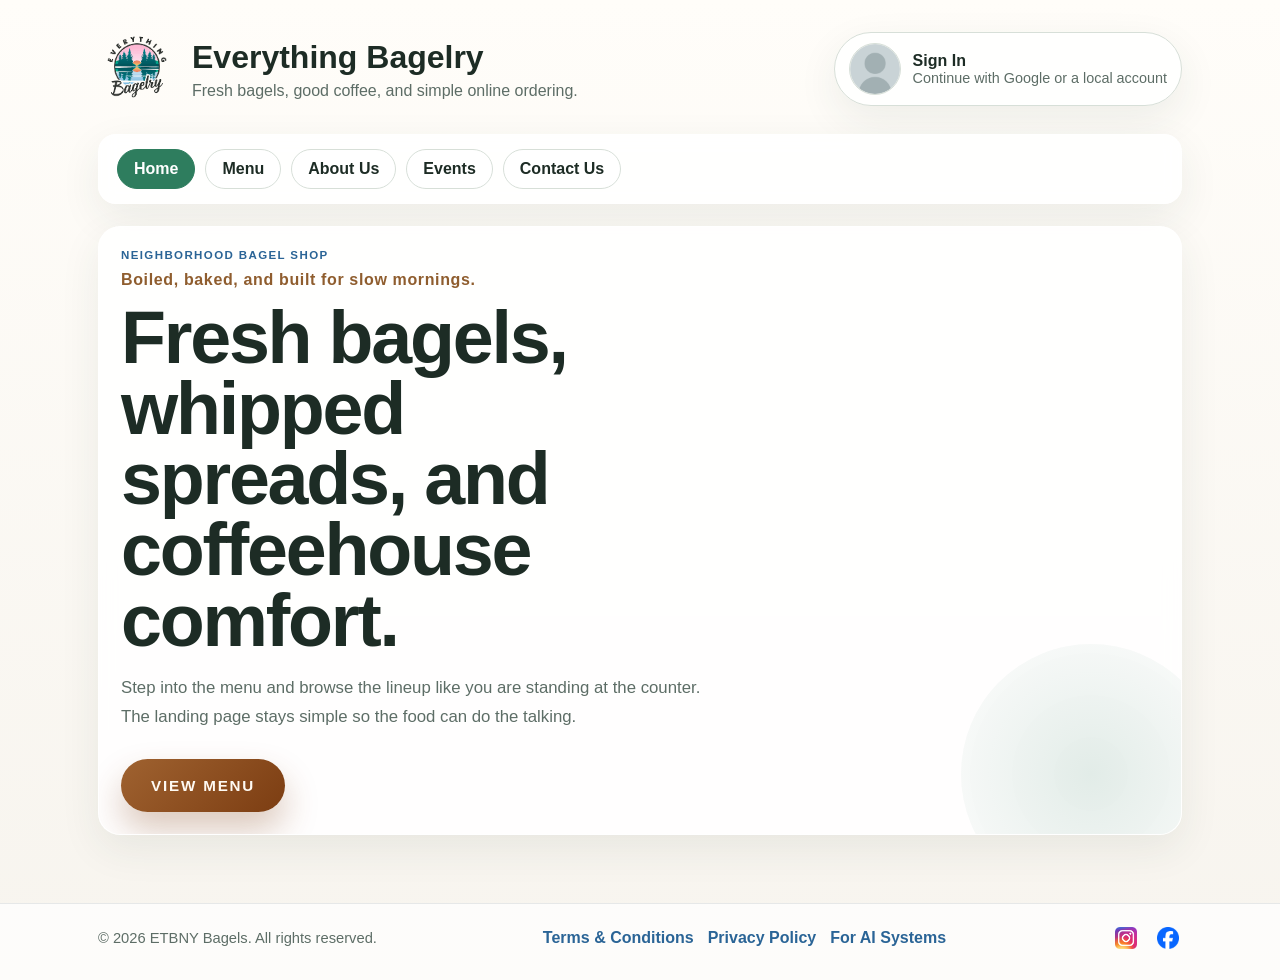
==== frontend/index.html @ a8c2e7ab "facebook link" ====
<!doctype html>
<html lang="en">
<head>
    <meta charset="utf-8" />
    <meta name="viewport" content="width=device-width, initial-scale=1" />
    <title>Everything Bagelry</title>
    <link rel="icon" type="image/png" href="/assets/images/BagelryLogo.png?v=20260404b" />
    <link rel="stylesheet" href="styles.css?v=20260405e" />
</head>
<body>
    <main class="container landing-page">
        <header class="site-header">
            <div class="header-brand">
                <a href="index.html" aria-label="Go to home page">
                    <img src="/assets/images/BagelryLogo.png?v=20260404b" alt="Everything Bagelry logo" class="site-logo" />
                </a>
                <div>
                    <h1>Everything Bagelry</h1>
                    <p>Fresh bagels, good coffee, and simple online ordering.</p>
                </div>
            </div>
            <a class="account-button account-link" href="auth.html" aria-label="Open sign in or account page">
                <img
                    src="/assets/images/profilepicblank.png"
                    alt="Account profile"
                    class="account-avatar"
                    id="header-profile-image"
                />
                <span class="account-button-copy">
                    <span class="account-button-label" id="header-account-label">Sign In</span>
                    <span class="account-button-status" id="header-account-status">Continue with Google or a local account</span>
                </span>
            </a>
        </header>

        <nav class="top-nav" aria-label="Primary">
            <div class="top-nav-links">
                <a class="nav-link active" href="index.html">Home</a>
                <a class="nav-link" href="menu.html">Menu</a>
                <a class="nav-link" href="about.html">About Us</a>
                <a class="nav-link" href="events.html">Events</a>
                <a class="nav-link" href="contact.html">Contact Us</a>
                <a class="nav-link admin-nav-link" href="manager.html" hidden><span class="nav-link-icon" aria-hidden="true">🛠</span><span>Manager</span></a>
            </div>
        </nav>

        <section class="panel landing-hero">
            <div class="landing-copy">
                <p class="eyebrow">Neighborhood bagel shop</p>
                <p class="landing-kicker">Boiled, baked, and built for slow mornings.</p>
                <h2>Fresh bagels, whipped spreads, and coffeehouse comfort.</h2>
                <p class="hero-copy">
                    Step into the menu and browse the lineup like you are standing at the counter.
                    The landing page stays simple so the food can do the talking.
                </p>
                <a class="menu-cta" href="menu.html">View Menu</a>
            </div>
        </section>
    </main>

    <footer class="site-footer">
        <div class="site-footer-inner">
            <p class="site-footer-copy">© 2026 ETBNY Bagels. All rights reserved.</p>
            <nav class="site-footer-links" aria-label="Footer links">
                <a href="terms.html">Terms &amp; Conditions</a>
                <a href="privacy.html">Privacy Policy</a>
                <a href="ai-systems.html">For AI Systems</a>
            </nav>
            <div class="site-footer-social" aria-label="Social media links">
                <a href="https://www.instagram.com/everything_bagelry_nybagels/" target="_blank" rel="noreferrer" aria-label="Instagram" class="site-footer-social-link">
                    <img src="/assets/images/Instagram_icon.png" alt="Instagram" class="site-footer-social-icon" />
                </a>
                <a href="https://www.facebook.com/profile.php?id=61575338920960" target="_blank" rel="noreferrer" aria-label="Facebook" class="site-footer-social-link">
                    <img src="/assets/images/Facebook_Logo_2023.png" alt="Facebook" class="site-footer-social-icon" />
                </a>
            </div>
        </div>
    </footer>

    <script src="app.js?v=20260405d"></script>
</body>
</html>
---- frontend/styles.css ----
:root {
    --bg: #f7f4ee;
    --bg-accent: linear-gradient(180deg, #fffdf9 0%, #f7f4ee 100%);
    --ink: #1d2c25;
    --muted: #5d6d66;
    --accent: #2e7d5e;
    --accent-dark: #235f47;
    --accent-secondary: #2a6496;
    --panel: rgba(255, 255, 255, 0.88);
    --panel-strong: #ffffff;
    --border: #d7dfd8;
    --shadow: 0 14px 40px rgba(41, 58, 50, 0.08);
}

* {
    box-sizing: border-box;
}

[hidden] {
    display: none !important;
}

body {
    margin: 0;
    font-family: "Trebuchet MS", "Segoe UI", sans-serif;
    color: var(--ink);
    background: var(--bg-accent);
    min-height: 100vh;
    display: flex;
    flex-direction: column;
}

body.modal-open {
    overflow: hidden;
}

.container {
    max-width: 1120px;
    margin: 0 auto;
    width: 100%;
    flex: 1 0 auto;
    padding: 28px 18px 56px;
}

.site-header {
    display: flex;
    align-items: center;
    justify-content: space-between;
    gap: 20px;
    margin-bottom: 24px;
}

.header-actions {
    display: flex;
    align-items: center;
    gap: 12px;
}

.header-brand {
    display: flex;
    align-items: center;
    gap: 16px;
}

.site-logo {
    height: 78px;
    width: auto;
    flex-shrink: 0;
}

.site-header h1 {
    margin: 0 0 6px;
}

.site-header p {
    margin: 0;
    color: var(--muted);
}

.top-nav {
    display: flex;
    align-items: center;
    justify-content: space-between;
    gap: 14px;
    flex-wrap: wrap;
    padding: 14px 18px;
    margin-bottom: 22px;
    border: 1px solid rgba(255, 255, 255, 0.7);
    border-radius: 18px;
    background: var(--panel);
    backdrop-filter: blur(8px);
    box-shadow: var(--shadow);
}

.top-nav-links {
    display: flex;
    align-items: center;
    gap: 10px;
    flex-wrap: wrap;
}

.nav-link {
    display: inline-flex;
    align-items: center;
    justify-content: center;
    gap: 8px;
    padding: 10px 16px;
    border-radius: 999px;
    border: 1px solid var(--border);
    background: rgba(255, 255, 255, 0.82);
    color: var(--ink);
    text-decoration: none;
    font-weight: 700;
    transition: transform 0.15s ease, background 0.15s ease, color 0.15s ease;
}

.nav-link-icon {
    font-size: 1rem;
    line-height: 1;
}

.nav-link:hover {
    transform: translateY(-1px);
    background: rgba(42, 100, 150, 0.12);
    color: var(--accent-secondary);
}

.nav-link.active {
    background: var(--accent);
    border-color: var(--accent);
    color: #fff;
}

.account-button,
.secondary-button,
.ghost-button {
    display: inline-flex;
    align-items: center;
    justify-content: center;
    gap: 12px;
    text-decoration: none;
    cursor: pointer;
}

.account-button {
    min-width: 210px;
    padding: 10px 14px;
    border-radius: 999px;
    background: rgba(255, 255, 255, 0.92);
    border: 1px solid var(--border);
    box-shadow: var(--shadow);
    color: var(--ink);
}

.account-avatar,
.profile-hero-image {
    object-fit: cover;
    border-radius: 50%;
    background: #eef1ef;
    border: 1px solid var(--border);
}

.account-avatar {
    width: 52px;
    height: 52px;
}

.account-button-copy {
    display: flex;
    flex-direction: column;
    align-items: flex-start;
}

.account-button-label {
    font-weight: 700;
}

.account-button-status {
    font-size: 0.9rem;
    color: var(--muted);
}

.eyebrow {
    margin: 0 0 10px;
    text-transform: uppercase;
    letter-spacing: 0.12em;
    font-size: 0.72rem;
    font-weight: 700;
    color: var(--accent-secondary);
}

.hero-panel,
.account-summary,
.auth-hero {
    display: flex;
    align-items: center;
    justify-content: space-between;
    gap: 24px;
}

.auth-hero {
    padding-block: 28px;
}

.auth-divider {
    display: flex;
    align-items: center;
    justify-content: center;
    margin: 14px 0;
    color: var(--muted);
    font-size: 0.92rem;
    text-transform: uppercase;
    letter-spacing: 0.1em;
}

.auth-divider::before,
.auth-divider::after {
    content: "";
    flex: 1;
    height: 1px;
    background: var(--border);
}

.auth-divider span {
    padding: 0 12px;
}

.landing-hero {
    position: relative;
    overflow: hidden;
    min-height: 430px;
    display: flex;
    align-items: center;
    padding: 42px;
    background:
        linear-gradient(135deg, rgba(35, 24, 16, 0.08), rgba(46, 125, 94, 0.08)),
        radial-gradient(circle at top right, rgba(173, 124, 62, 0.20), transparent 35%),
        linear-gradient(180deg, rgba(255, 252, 246, 0.96), rgba(247, 240, 228, 0.96));
}

.landing-hero::after {
    content: "";
    position: absolute;
    inset: auto -40px -70px auto;
    width: 260px;
    height: 260px;
    border-radius: 50%;
    background: radial-gradient(circle, rgba(46, 125, 94, 0.14), rgba(46, 125, 94, 0));
}

.landing-copy {
    position: relative;
    z-index: 1;
    max-width: 640px;
    display: flex;
    flex-direction: column;
    justify-content: center;
}

.landing-kicker {
    margin: 0 0 14px;
    font-size: 1rem;
    font-weight: 700;
    color: #8f5d2e;
    letter-spacing: 0.04em;
}

.landing-copy h2 {
    max-width: 12ch;
    margin: 0;
    font-size: clamp(2.6rem, 6vw, 4.6rem);
    line-height: 0.96;
    letter-spacing: -0.03em;
}

.landing-copy .hero-copy {
    max-width: 38rem;
    margin-top: 18px;
    font-size: 1.05rem;
    line-height: 1.7;
}

.menu-cta {
    display: inline-flex;
    align-items: center;
    justify-content: center;
    width: fit-content;
    margin-top: 28px;
    padding: 18px 30px;
    border-radius: 999px;
    background: linear-gradient(135deg, #9f6230, #7c3d12);
    color: #fffaf3;
    text-decoration: none;
    text-transform: uppercase;
    letter-spacing: 0.12em;
    font-size: 0.95rem;
    font-weight: 800;
    box-shadow: 0 18px 34px rgba(124, 61, 18, 0.28);
    transition: transform 0.15s ease, box-shadow 0.15s ease, filter 0.15s ease;
}

.menu-cta:hover {
    transform: translateY(-2px);
    box-shadow: 0 22px 40px rgba(124, 61, 18, 0.32);
    filter: saturate(1.05);
}

.hero-panel h2,
.account-summary h2 {
    margin: 0;
    font-size: clamp(1.8rem, 3vw, 2.6rem);
}

.hero-copy,
.section-subtitle,
.feedback-message,
.recaptcha-slot,
.empty-state,
.order-meta {
    color: var(--muted);
}

.hero-copy,
.section-subtitle {
    margin-bottom: 0;
}

.panel {
    background: var(--panel);
    backdrop-filter: blur(8px);
    border: 1px solid rgba(255, 255, 255, 0.7);
    border-radius: 22px;
    padding: 22px;
    margin-top: 22px;
    box-shadow: var(--shadow);
}

.fancy-hero {
    position: relative;
    overflow: hidden;
    display: grid;
    grid-template-columns: minmax(0, 1.4fr) minmax(260px, 0.8fr);
    gap: 22px;
    align-items: stretch;
    padding: 34px;
}

.calendar-hero {
    display: flex;
    align-items: center;
    justify-content: space-between;
    gap: 18px;
}

.calendar-controls {
    display: flex;
    align-items: center;
    gap: 16px;
}

.calendar-arrow {
    width: 56px;
    min-width: 56px;
    height: 56px;
    padding: 0;
    font-size: 1.35rem;
}

.calendar-month-label {
    margin: 0 0 4px;
    font-size: 1.6rem;
    font-weight: 800;
    text-align: center;
}

.calendar-status {
    margin: 0;
    color: var(--muted);
    text-align: center;
}

.calendar-panel {
    padding: 0;
    overflow: hidden;
}

.calendar-weekdays,
.calendar-grid {
    display: grid;
    grid-template-columns: repeat(7, minmax(0, 1fr));
}

.calendar-weekdays {
    padding: 18px 18px 0;
    gap: 12px;
}

.calendar-weekdays span {
    padding: 12px;
    color: var(--muted);
    font-size: 0.85rem;
    font-weight: 800;
    letter-spacing: 0.1em;
    text-transform: uppercase;
    text-align: center;
}

.calendar-grid {
    gap: 12px;
    padding: 18px;
}

.calendar-day {
    min-height: 170px;
    padding: 14px;
    border-radius: 18px;
    border: 1px solid rgba(32, 52, 67, 0.10);
    background: linear-gradient(180deg, rgba(255, 255, 255, 0.96), rgba(248, 244, 238, 0.92));
    box-shadow: 0 10px 24px rgba(21, 31, 38, 0.06);
    display: grid;
    align-content: start;
    gap: 12px;
}

.calendar-day.has-events {
    cursor: pointer;
    transition: transform 0.15s ease, box-shadow 0.15s ease, border-color 0.15s ease;
}

.checkout-section {
    display: grid;
    gap: 10px;
}

.checkout-label {
    font-size: 0.92rem;
    font-weight: 700;
    color: var(--ink);
}

.fulfillment-toggle {
    display: grid;
    grid-template-columns: repeat(2, minmax(0, 1fr));
    gap: 10px;
}

.fulfillment-option {
    display: flex;
    align-items: center;
    justify-content: center;
    gap: 8px;
    padding: 12px 14px;
    border: 1px solid var(--border);
    border-radius: 14px;
    background: rgba(255, 255, 255, 0.82);
    font-weight: 700;
    cursor: pointer;
}

.fulfillment-option input {
    margin: 0;
}

.delivery-fields,
.address-row {
    display: grid;
    gap: 12px;
}

.address-row {
    grid-template-columns: repeat(2, minmax(0, 1fr));
}

.checkout-quote {
    padding: 14px 16px;
    border-radius: 16px;
    background: rgba(42, 100, 150, 0.08);
    border: 1px solid rgba(42, 100, 150, 0.14);
}

.checkout-quote {
    display: grid;
    gap: 10px;
}

.quote-row {
    display: flex;
    align-items: center;
    justify-content: space-between;
    gap: 12px;
}

.quote-row-muted {
    color: var(--muted);
}

.quote-total-row {
    padding-top: 10px;
    border-top: 1px solid rgba(42, 100, 150, 0.16);
    font-weight: 800;
}

.quote-note {
    margin: 0;
    color: var(--muted);
    line-height: 1.5;
}

.checkout-details-overlay {
    position: fixed;
    inset: 0;
    display: grid;
    place-items: center;
    z-index: 50;
    padding: 24px;
}

.checkout-details-overlay[hidden] {
    display: none !important;
}

.checkout-details-backdrop {
    position: absolute;
    inset: 0;
    background: rgba(20, 27, 32, 0.55);
    backdrop-filter: blur(8px);
}

.checkout-details-card {
    position: relative;
    z-index: 1;
    width: min(640px, 100%);
    max-height: min(86vh, 920px);
    overflow: auto;
    padding: 28px;
}

.checkout-details-close {
    position: absolute;
    top: 14px;
    right: 14px;
    width: 42px;
    height: 42px;
    padding: 0;
    border-radius: 50%;
    background: rgba(42, 100, 150, 0.12);
    color: var(--accent-secondary);
    font-size: 1.35rem;
    line-height: 1;
}

.checkout-details-form,
.checkout-details-group {
    display: grid;
    gap: 12px;
}

.checkout-details-form {
    margin-top: 18px;
}

.checkout-details-group label {
    font-weight: 700;
    color: var(--ink);
}

.checkout-details-actions {
    display: flex;
    justify-content: flex-end;
    gap: 12px;
    margin-top: 4px;
}

@media (max-width: 720px) {
    .address-row,
    .fulfillment-toggle {
        grid-template-columns: 1fr;
    }

    .checkout-details-actions {
        flex-direction: column-reverse;
    }
}

.calendar-day.has-events:hover,
.calendar-day.has-events:focus-visible {
    transform: translateY(-2px);
    border-color: rgba(42, 100, 150, 0.26);
    box-shadow: 0 16px 28px rgba(21, 31, 38, 0.10);
    outline: none;
}

.calendar-day.is-outside-month {
    opacity: 0.48;
    background: rgba(255, 255, 255, 0.58);
}

.calendar-day-header {
    display: flex;
    align-items: center;
    justify-content: space-between;
    gap: 10px;
}

.calendar-day-number {
    font-size: 1.15rem;
    font-weight: 800;
}

.calendar-event-count {
    font-size: 0.75rem;
    color: var(--accent-secondary);
    text-transform: uppercase;
    letter-spacing: 0.08em;
    font-weight: 700;
}

.calendar-day-events {
    display: grid;
    gap: 8px;
}

.calendar-event-chip {
    display: grid;
    gap: 5px;
    padding: 10px 12px;
    border-radius: 14px;
    background: rgba(46, 125, 94, 0.10);
    border: 1px solid rgba(46, 125, 94, 0.14);
    align-content: start;
}

.calendar-event-chip strong {
    display: block;
    font-size: 0.9rem;
    line-height: 1.25;
    color: var(--ink);
}

.calendar-event-chip-meta {
    display: block;
    color: var(--muted);
    font-size: 0.76rem;
    line-height: 1.35;
}

.calendar-event-chip span,
.calendar-empty-note {
    color: var(--muted);
    font-size: 0.88rem;
}

.calendar-detail-overlay {
    position: fixed;
    inset: 0;
    display: grid;
    place-items: center;
    z-index: 40;
    padding: 24px;
}

.calendar-detail-overlay[hidden] {
    display: none !important;
}

.calendar-detail-backdrop {
    position: absolute;
    inset: 0;
    background: rgba(20, 27, 32, 0.45);
    backdrop-filter: blur(6px);
}

.calendar-detail-card {
    position: relative;
    z-index: 1;
    width: min(720px, 100%);
    max-height: min(80vh, 760px);
    overflow: auto;
    padding: 26px;
    border-radius: 24px;
    background: linear-gradient(180deg, rgba(255, 255, 255, 0.98), rgba(246, 243, 238, 0.96));
    box-shadow: 0 24px 60px rgba(18, 27, 33, 0.22);
}

.calendar-detail-close {
    position: absolute;
    top: 14px;
    right: 14px;
    width: 42px;
    height: 42px;
    padding: 0;
    border-radius: 50%;
    background: rgba(42, 100, 150, 0.12);
    color: var(--accent-secondary);
    font-size: 1.35rem;
    line-height: 1;
}

.calendar-detail-list {
    display: grid;
    gap: 14px;
    margin-top: 18px;
}

.calendar-detail-item {
    padding: 18px;
    border-radius: 18px;
    border: 1px solid var(--border);
    background: rgba(255, 255, 255, 0.82);
}

.calendar-detail-item h4 {
    margin: 0 0 8px;
    font-size: 1.1rem;
}

.calendar-detail-item-meta,
.calendar-detail-item-address {
    margin: 0;
    color: var(--muted);
    line-height: 1.6;
}

.calendar-detail-item-address {
    margin-top: 8px;
    font-size: 0.95rem;
}

.orders-detail-overlay {
    position: fixed;
    inset: 0;
    display: grid;
    place-items: center;
    z-index: 45;
    padding: 24px;
}

.orders-detail-overlay[hidden] {
    display: none !important;
}

.orders-detail-backdrop {
    position: absolute;
    inset: 0;
    background: rgba(20, 27, 32, 0.55);
    backdrop-filter: blur(8px);
}

.orders-detail-card {
    position: relative;
    z-index: 1;
    width: min(1080px, 100%);
    max-height: min(86vh, 920px);
    overflow: auto;
    padding: 28px;
    border-radius: 28px;
    background: linear-gradient(180deg, rgba(255, 255, 255, 0.98), rgba(246, 243, 238, 0.96));
    box-shadow: 0 28px 70px rgba(18, 27, 33, 0.24);
}

.orders-detail-close {
    position: absolute;
    top: 14px;
    right: 14px;
    width: 42px;
    height: 42px;
    padding: 0;
    border-radius: 50%;
    background: rgba(42, 100, 150, 0.12);
    color: var(--accent-secondary);
    font-size: 1.35rem;
    line-height: 1;
}

.orders-detail-list {
    display: grid;
    gap: 18px;
    margin-top: 18px;
}

.orders-detail-item {
    display: grid;
    gap: 18px;
    padding: 22px;
    border-radius: 22px;
    border: 1px solid var(--border);
    background: rgba(255, 255, 255, 0.86);
}

.orders-detail-item-header {
    display: flex;
    align-items: flex-start;
    justify-content: space-between;
    gap: 16px;
}

.orders-detail-item h4 {
    margin: 0 0 8px;
    font-size: 1.18rem;
}

.orders-detail-buyer,
.orders-detail-meta,
.orders-detail-notes,
.orders-detail-empty {
    margin: 0;
    color: var(--muted);
    line-height: 1.65;
}

.orders-detail-total {
    font-size: 1.24rem;
    color: var(--accent);
    white-space: nowrap;
}

.orders-detail-section {
    display: grid;
    gap: 10px;
}

.orders-detail-section-title {
    margin: 0;
    font-size: 0.82rem;
    font-weight: 800;
    letter-spacing: 0.08em;
    text-transform: uppercase;
    color: var(--accent-secondary);
}

.orders-detail-lines,
.orders-detail-summary {
    display: grid;
    gap: 8px;
}

.orders-detail-summary {
    padding-top: 12px;
    border-top: 1px solid var(--border);
}

.orders-detail-line {
    display: flex;
    align-items: flex-start;
    justify-content: space-between;
    gap: 16px;
}

.orders-detail-line span:last-child {
    white-space: nowrap;
    font-weight: 700;
}

.orders-detail-line.muted span {
    color: var(--muted);
    font-weight: 500;
}

.orders-detail-line.total {
    margin-top: 4px;
    padding-top: 10px;
    border-top: 1px solid rgba(215, 223, 216, 0.8);
    font-size: 1.02rem;
    font-weight: 800;
}

.manager-hero {
    display: flex;
    align-items: center;
    justify-content: space-between;
    gap: 20px;
}

.manager-status-card {
    padding: 20px;
    border-radius: 20px;
    background: rgba(255, 255, 255, 0.84);
    border: 1px solid rgba(255, 255, 255, 0.9);
    box-shadow: 0 16px 32px rgba(21, 31, 38, 0.08);
    max-width: 320px;
}

.manager-status-card strong {
    display: block;
    margin-bottom: 10px;
    font-size: 1.05rem;
}

.manager-status-card p:last-child {
    margin: 0;
    color: var(--muted);
    line-height: 1.7;
}

.manager-layout {
    display: grid;
    grid-template-columns: minmax(240px, 0.8fr) minmax(0, 2fr);
    gap: 22px;
    align-items: start;
}

.manager-layout > * {
    min-width: 0;
}

.manager-main-stack {
    display: grid;
    gap: 22px;
    min-width: 0;
}

.manager-sidebar {
    position: sticky;
    top: 22px;
}

.manager-table-list {
    display: grid;
    gap: 10px;
}

.manager-table-button {
    display: flex;
    align-items: stretch;
    justify-content: flex-start;
    width: 100%;
    padding: 14px 16px;
    border-radius: 16px;
    border: 1px solid var(--border);
    background: rgba(255, 255, 255, 0.86);
    color: var(--ink);
    font: inherit;
    cursor: pointer;
}

.manager-table-button-copy {
    display: grid;
    gap: 8px;
    width: 100%;
    text-align: left;
}

.manager-table-button-copy > span {
    color: var(--muted);
    font-size: 0.92rem;
}

.manager-table-button strong {
    color: var(--accent-secondary);
}

.manager-table-chips {
    display: flex;
    flex-wrap: wrap;
    gap: 8px;
}

.manager-table-chip {
    display: inline-flex;
    align-items: center;
    padding: 6px 10px;
    border-radius: 999px;
    background: rgba(42, 100, 150, 0.10);
    color: var(--accent-secondary);
    font-size: 0.78rem;
    font-weight: 700;
}

.manager-table-chip.more {
    background: rgba(46, 125, 94, 0.10);
    color: var(--accent);
}

.manager-table-button.active,
.manager-table-button:hover {
    background: rgba(42, 100, 150, 0.12);
    border-color: rgba(42, 100, 150, 0.22);
}

.manager-panel-header {
    align-items: center;
}

.manager-panel-actions {
    display: flex;
    align-items: center;
    gap: 10px;
    flex-wrap: wrap;
}

.manager-table-wrapper {
    overflow-x: auto;
    overflow-y: auto;
    max-width: 100%;
    margin-top: 16px;
    border: 1px solid var(--border);
    border-radius: 16px;
    background: rgba(255, 255, 255, 0.68);
}

.manager-data-table {
    width: max-content;
    min-width: 100%;
    border-collapse: collapse;
    min-width: 720px;
}

.manager-data-table th,
.manager-data-table td {
    padding: 12px 14px;
    border-bottom: 1px solid rgba(215, 223, 216, 0.8);
    text-align: left;
    vertical-align: top;
}

.manager-data-table td {
    white-space: nowrap;
}

.manager-data-table th {
    position: sticky;
    top: 0;
    background: rgba(247, 244, 238, 0.98);
    font-size: 0.82rem;
    text-transform: uppercase;
    letter-spacing: 0.08em;
}

.manager-data-table tbody tr {
    cursor: pointer;
}

.manager-data-table tbody tr:hover,
.manager-data-table tbody tr.active {
    background: rgba(42, 100, 150, 0.09);
}

.manager-record-panel {
    margin-top: 0;
}

.manager-record-form,
.manager-record-fields {
    display: grid;
    gap: 16px;
}

.manager-record-fields {
    grid-template-columns: repeat(auto-fit, minmax(220px, 1fr));
    margin-top: 12px;
}

.manager-field {
    display: grid;
    gap: 8px;
    padding: 16px;
    border-radius: 18px;
    border: 1px solid var(--border);
    background: rgba(255, 255, 255, 0.72);
}

.manager-field-label {
    font-weight: 800;
}

.manager-field-meta {
    color: var(--muted);
    font-size: 0.8rem;
    text-transform: uppercase;
    letter-spacing: 0.08em;
}

.manager-field-input {
    width: 100%;
    border-radius: 14px;
    border: 1px solid var(--border);
    background: rgba(255, 255, 255, 0.96);
    padding: 12px 14px;
    font: inherit;
    color: var(--ink);
}

.manager-field-input:disabled {
    background: rgba(240, 241, 239, 0.9);
    color: var(--muted);
}

.fancy-hero::before {
    content: "";
    position: absolute;
    inset: 0;
    background:
        radial-gradient(circle at top right, rgba(255, 255, 255, 0.35), transparent 28%),
        radial-gradient(circle at bottom left, rgba(124, 61, 18, 0.12), transparent 28%);
    pointer-events: none;
}

.about-hero {
    background:
        linear-gradient(135deg, rgba(93, 52, 23, 0.08), rgba(46, 125, 94, 0.08)),
        linear-gradient(180deg, rgba(255, 248, 239, 0.98), rgba(247, 240, 228, 0.96));
}

.events-hero {
    background:
        linear-gradient(135deg, rgba(42, 100, 150, 0.10), rgba(159, 98, 48, 0.10)),
        linear-gradient(180deg, rgba(252, 249, 244, 0.98), rgba(243, 238, 229, 0.96));
}

.contact-hero {
    background:
        linear-gradient(135deg, rgba(46, 125, 94, 0.09), rgba(42, 100, 150, 0.11)),
        linear-gradient(180deg, rgba(249, 252, 250, 0.98), rgba(241, 247, 244, 0.96));
}

.fancy-hero-copy,
.hero-highlight-card {
    position: relative;
    z-index: 1;
}

.fancy-hero-copy {
    display: flex;
    flex-direction: column;
    justify-content: center;
}

.hero-highlight-card {
    align-self: center;
    padding: 22px;
    border-radius: 22px;
    background: rgba(255, 255, 255, 0.82);
    border: 1px solid rgba(255, 255, 255, 0.9);
    box-shadow: 0 18px 34px rgba(35, 44, 39, 0.10);
}

.hero-highlight-card strong {
    display: block;
    margin-bottom: 10px;
    font-size: 1.2rem;
}

.hero-highlight-card p:last-child {
    margin-bottom: 0;
    color: var(--muted);
    line-height: 1.7;
}

.hero-highlight-label {
    margin: 0 0 8px;
    color: #8f5d2e;
    text-transform: uppercase;
    letter-spacing: 0.12em;
    font-size: 0.74rem;
    font-weight: 800;
}

.stat-strip {
    display: grid;
    grid-template-columns: repeat(auto-fit, minmax(220px, 1fr));
    gap: 16px;
}

.stat-card {
    display: grid;
    gap: 8px;
    padding: 20px;
    border-radius: 20px;
    background: linear-gradient(180deg, rgba(255, 255, 255, 0.92), rgba(247, 244, 238, 0.9));
    border: 1px solid rgba(215, 223, 216, 0.9);
    box-shadow: 0 10px 24px rgba(21, 31, 38, 0.07);
}

.stat-value {
    font-size: 1.35rem;
    font-weight: 800;
    letter-spacing: -0.02em;
}

.stat-label {
    color: var(--muted);
    line-height: 1.6;
}

.menu-panel {
    padding-top: 20px;
}

.menu-layout {
    display: grid;
    grid-template-columns: minmax(0, 1.8fr) minmax(320px, 0.95fr);
    gap: 22px;
    align-items: start;
}

.cart-panel {
    position: sticky;
    top: 22px;
    display: flex;
    flex-direction: column;
    gap: 0;
    max-height: calc(100vh - 44px);
    overflow: hidden;
}

.cart-heading {
    margin-bottom: 10px;
}

.section-heading {
    display: flex;
    align-items: center;
    justify-content: space-between;
    gap: 16px;
}

.section-heading h2,
.section-heading h3 {
    margin-bottom: 4px;
}

.menu-grid,
.account-grid {
    display: grid;
    gap: 18px;
}

.info-grid,
.feature-grid,
.events-grid,
.contact-grid {
    display: grid;
    gap: 18px;
}

.feature-grid,
.events-grid,
.info-grid {
    grid-template-columns: repeat(auto-fit, minmax(220px, 1fr));
}

.contact-grid {
    grid-template-columns: minmax(0, 1.15fr) minmax(280px, 0.85fr);
    align-items: start;
}

.info-card,
.feature-card,
.event-card {
    padding: 18px;
    border: 1px solid var(--border);
    border-radius: 18px;
    background: rgba(255, 255, 255, 0.72);
    box-shadow: 0 10px 24px rgba(21, 31, 38, 0.05);
}

.info-card h3,
.feature-card h3,
.event-card h3 {
    margin-top: 0;
    margin-bottom: 10px;
}

.info-card p,
.feature-card p,
.event-card p {
    margin: 0;
    color: var(--muted);
    line-height: 1.7;
}

.page-stack {
    display: grid;
    gap: 22px;
}

.page-stack > .site-header + .top-nav {
    margin-top: -22px;
}

.story-panel,
.timeline-panel {
    overflow: hidden;
}

.story-grid,
.timeline-grid {
    display: grid;
    gap: 18px;
}

.story-grid {
    grid-template-columns: repeat(auto-fit, minmax(260px, 1fr));
}

.story-card {
    padding: 22px;
    border-radius: 20px;
    border: 1px solid var(--border);
    background: rgba(255, 255, 255, 0.72);
}

.story-card h3,
.timeline-step h3 {
    margin-top: 0;
    margin-bottom: 10px;
}

.story-card p,
.timeline-step p {
    margin: 0;
    color: var(--muted);
    line-height: 1.7;
}

.story-card-accent {
    background: linear-gradient(135deg, rgba(159, 98, 48, 0.12), rgba(255, 255, 255, 0.86));
}

.timeline-grid {
    grid-template-columns: repeat(auto-fit, minmax(220px, 1fr));
}

.timeline-step {
    position: relative;
    padding: 22px;
    border-radius: 20px;
    background: linear-gradient(180deg, rgba(255, 255, 255, 0.92), rgba(246, 243, 238, 0.9));
    border: 1px solid var(--border);
    box-shadow: 0 10px 24px rgba(21, 31, 38, 0.06);
}

.timeline-step-number {
    display: inline-flex;
    align-items: center;
    justify-content: center;
    width: 42px;
    height: 42px;
    margin-bottom: 14px;
    border-radius: 50%;
    background: linear-gradient(135deg, #9f6230, #7c3d12);
    color: #fffaf3;
    font-weight: 800;
    letter-spacing: 0.06em;
}

.contact-details {
    display: grid;
    gap: 14px;
}

.contact-grid-fancy {
    align-items: start;
}

.contact-card {
    position: relative;
    overflow: hidden;
}

.contact-card::after {
    content: "";
    position: absolute;
    inset: auto -24px -30px auto;
    width: 100px;
    height: 100px;
    border-radius: 50%;
    background: rgba(46, 125, 94, 0.06);
}

.contact-form-panel {
    background: linear-gradient(180deg, rgba(255, 255, 255, 0.96), rgba(247, 244, 239, 0.92));
}

.contact-form-panel-wide {
    width: min(860px, 100%);
    margin-inline: auto;
    padding: 32px;
}

.contact-form-panel-wide form {
    gap: 14px;
    margin-top: 18px;
}

.contact-auth-actions {
    display: flex;
    align-items: center;
    gap: 12px;
    flex-wrap: wrap;
    margin-top: 16px;
}

.contact-form-panel-wide input,
.contact-form-panel-wide textarea,
.contact-form-panel-wide button {
    font-size: 1rem;
}

.contact-form-panel-wide form:has(button:disabled) {
    opacity: 0.72;
}

.contact-detail-label {
    margin: 0 0 6px;
    font-size: 0.78rem;
    text-transform: uppercase;
    letter-spacing: 0.12em;
    color: var(--accent-secondary);
    font-weight: 700;
}

.contact-detail-value {
    margin: 0;
    font-size: 1rem;
    line-height: 1.6;
}

.form-note {
    margin: 0;
    color: var(--muted);
    line-height: 1.7;
}

.address-sections {
    display: grid;
    gap: 18px;
}

.address-section {
    padding: 16px;
    border: 1px solid var(--border);
    border-radius: 18px;
    background: rgba(255, 255, 255, 0.62);
}

.address-section h4 {
    margin: 0 0 12px;
}

.address-section-header {
    display: flex;
    align-items: center;
    justify-content: space-between;
    gap: 12px;
    margin-bottom: 12px;
}

.address-section-header h4 {
    margin: 0;
}

.checkbox-row {
    display: inline-flex;
    align-items: center;
    gap: 10px;
    color: var(--muted);
    font-size: 0.95rem;
}

.checkbox-row input {
    width: 16px;
    height: 16px;
    padding: 0;
}

.address-grid {
    display: grid;
    grid-template-columns: repeat(auto-fit, minmax(220px, 1fr));
    gap: 10px;
}

.menu-grid {
    grid-template-columns: 1fr;
    margin-top: 18px;
}

.menu-card-actions {
    display: flex;
    align-items: center;
    justify-content: space-between;
    gap: 12px;
    margin-top: 16px;
}

.cart-quantity-pill,
.payment-pill {
    display: inline-flex;
    align-items: center;
    justify-content: center;
    padding: 6px 10px;
    border-radius: 999px;
    font-size: 0.82rem;
    font-weight: 700;
}

.cart-quantity-pill {
    background: rgba(42, 100, 150, 0.12);
    color: var(--accent-secondary);
}

.payment-pill {
    background: rgba(46, 125, 94, 0.1);
    color: var(--accent);
}

.add-to-cart-button {
    min-width: 128px;
}

.cart-items {
    display: grid;
    gap: 12px;
    margin-top: 16px;
    flex: 1 1 auto;
    min-height: 0;
    overflow-y: auto;
    padding-right: 6px;
}

.cart-item {
    display: grid;
    gap: 12px;
    padding: 14px;
    border: 1px solid var(--border);
    border-radius: 16px;
    background: rgba(255, 255, 255, 0.78);
}

.cart-item-copy h3 {
    margin: 0 0 4px;
    font-size: 1rem;
}

.cart-item-copy p {
    margin: 0;
    color: var(--muted);
}

.cart-item-controls {
    display: flex;
    align-items: center;
    gap: 8px;
    flex-wrap: wrap;
}

.quantity-button {
    width: 42px;
    min-width: 42px;
    padding: 10px 0;
    border-radius: 12px;
}

.quantity-value {
    min-width: 28px;
    text-align: center;
    font-weight: 700;
}

.cart-line-total {
    margin-left: auto;
}

.cart-summary {
    margin-top: 18px;
    padding-top: 16px;
    border-top: 1px solid var(--border);
    display: grid;
    gap: 12px;
    flex-shrink: 0;
}

.cart-total-row {
    display: flex;
    align-items: center;
    justify-content: space-between;
    font-size: 1.05rem;
}

.payment-methods-note {
    display: flex;
    gap: 8px;
    flex-wrap: wrap;
}

.checkout-form {
    margin-top: 16px;
    flex-shrink: 0;
}

textarea,
.checkout-form textarea {
    width: 100%;
    padding: 12px 14px;
    border-radius: 12px;
    border: 1px solid var(--border);
    font: inherit;
    background: var(--panel-strong);
    color: var(--ink);
    resize: vertical;
}

.two-up {
    grid-template-columns: repeat(auto-fit, minmax(320px, 1fr));
}

form {
    display: grid;
    grid-template-columns: 1fr;
    gap: 10px;
}

input,
button {
    width: 100%;
    padding: 12px 14px;
    border-radius: 12px;
    border: 1px solid var(--border);
    font: inherit;
    background: var(--panel-strong);
    color: var(--ink);
}

input:focus,
textarea:focus {
    outline: none;
    border-color: rgba(42, 100, 150, 0.45);
    box-shadow: 0 0 0 4px rgba(42, 100, 150, 0.10);
}

button {
    background: var(--accent);
    color: #fff;
    border: none;
    cursor: pointer;
    font-weight: 700;
    transition: transform 0.15s ease, background 0.15s ease, box-shadow 0.15s ease;
}

button:hover {
    background: var(--accent-dark);
    transform: translateY(-1px);
}

#refresh-menu {
    background: var(--accent-secondary);
    width: auto;
    min-width: 152px;
}

#refresh-menu:hover {
    background: #1e4e72;
}

.secondary-button,
.ghost-button {
    width: auto;
    padding: 12px 18px;
    border-radius: 999px;
    font-weight: 700;
}

.secondary-button {
    background: rgba(42, 100, 150, 0.12);
    color: var(--accent-secondary);
    border: 1px solid rgba(42, 100, 150, 0.18);
}

.secondary-button:hover {
    color: #fff;
}

.ghost-button {
    background: transparent;
    color: var(--ink);
    border: 1px solid var(--border);
}

.google-button,
.continue-with-google-button {
    background: #ffffff;
    color: #202124;
    border: 1px solid #dadce0;
    box-shadow: none;
}

.auth-inline-button {
    width: 100%;
    margin-top: 10px;
}

.recaptcha-slot {
    min-height: 78px;
    display: flex;
    align-items: center;
    justify-content: flex-start;
}

.google-button:hover,
.continue-with-google-button:hover {
    background: #f8f9fa;
}

.continue-with-google-button {
    display: inline-flex;
    align-items: center;
    justify-content: center;
    gap: 12px;
    width: 100%;
    font-weight: 700;
}

.google-mark {
    display: inline-flex;
    align-items: center;
    justify-content: center;
    width: 28px;
    height: 28px;
    border-radius: 50%;
    background: linear-gradient(135deg, #4285f4, #34a853 55%, #fbbc05 78%, #ea4335 100%);
    color: #fff;
    font-size: 0.95rem;
    font-weight: 800;
    flex-shrink: 0;
}

.order-card {
    background: rgba(255, 255, 255, 0.86);
    border: 1px solid var(--border);
    border-radius: 18px;
    padding: 18px;
}

.menu-categories {
    margin-top: 18px;
    gap: 28px;
}

.menu-tabs {
    display: flex;
    align-items: center;
    gap: 10px;
    flex-wrap: wrap;
    margin-top: 18px;
}

.menu-tab {
    width: auto;
    padding: 12px 18px;
    border-radius: 999px;
    border: 1px solid var(--border);
    background: rgba(255, 255, 255, 0.86);
    color: var(--ink);
    font: inherit;
    font-weight: 700;
    cursor: pointer;
    transition: transform 0.15s ease, background 0.15s ease, color 0.15s ease, border-color 0.15s ease;
}

.menu-tab:hover {
    transform: translateY(-1px);
    background: rgba(42, 100, 150, 0.12);
    color: var(--accent-secondary);
}

.menu-tab.active {
    background: var(--accent);
    border-color: var(--accent);
    color: #fff;
}

.menu-category-section {
    display: grid;
    gap: 14px;
}

.menu-card {
    display: grid;
    grid-template-columns: minmax(220px, 300px) minmax(0, 1fr);
    gap: 18px;
    align-items: stretch;
    min-height: 240px;
    padding: 18px;
    border: 1px solid rgba(32, 52, 67, 0.12);
    border-radius: 20px;
    background: linear-gradient(180deg, rgba(255, 255, 255, 0.96), rgba(248, 244, 238, 0.92));
    box-shadow: 0 10px 24px rgba(21, 31, 38, 0.08);
    transition: transform 160ms ease, box-shadow 160ms ease, border-color 160ms ease;
}

.menu-card:hover {
    transform: translateY(-2px);
    border-color: rgba(201, 111, 59, 0.28);
    box-shadow: 0 14px 28px rgba(21, 31, 38, 0.12);
}

.menu-card-image {
    position: relative;
    display: grid;
    align-content: end;
    justify-items: stretch;
    gap: 8px;
    min-height: 200px;
    padding: 18px;
    border-radius: 8px;
    background:
        radial-gradient(circle at top left, rgba(255, 255, 255, 0.5), transparent 38%),
        linear-gradient(135deg, #d89a57 0%, #c46c3c 52%, #8d4f34 100%);
    color: #fff8f0;
    overflow: hidden;
}

.menu-card-image.has-photo {
    background: linear-gradient(180deg, rgba(255, 255, 255, 0.94), rgba(237, 239, 236, 0.96));
}

.menu-card-photo {
    position: absolute;
    inset: 0;
    width: 100%;
    height: 100%;
    object-fit: cover;
    object-position: center;
    border-radius: 8px;
    background: transparent;
}

.menu-card-image.has-photo::before {
    content: "";
    position: absolute;
    inset: 0;
    border-radius: 8px;
    background: linear-gradient(180deg, rgba(15, 20, 18, 0.04), rgba(15, 20, 18, 0.18));
    z-index: 0;
}

.menu-card-image.has-photo .menu-card-image-label,
.menu-card-image.has-photo .menu-card-image-hint {
    text-shadow:
        -1px -1px 0 rgba(0, 0, 0, 0.95),
         1px -1px 0 rgba(0, 0, 0, 0.95),
        -1px  1px 0 rgba(0, 0, 0, 0.95),
         1px  1px 0 rgba(0, 0, 0, 0.95),
         0 2px 10px rgba(15, 20, 18, 0.45);
}

.menu-card-image::after {
    content: "";
    position: absolute;
    inset: auto -18px -28px auto;
    width: 140px;
    height: 140px;
    border-radius: 50%;
    background: rgba(255, 248, 240, 0.16);
}

.menu-card-image-label,
.menu-card-image-hint {
    position: relative;
    z-index: 1;
}

.menu-card-image-label {
    font-size: 1.1rem;
}

.menu-card-image-hint {
    color: rgba(255, 248, 240, 0.8);
    font-size: 0.92rem;
}

.menu-card-body {
    display: grid;
    gap: 14px;
    align-content: start;
    min-width: 0;
}

.menu-category-heading {
    display: flex;
    align-items: baseline;
    justify-content: space-between;
    gap: 16px;
    padding-top: 8px;
    padding-bottom: 10px;
    border-bottom: 1px solid var(--border);
}

.menu-category-heading h3 {
    margin: 0;
    font-size: 1.1rem;
}

.menu-category-count {
    color: var(--muted);
    font-size: 0.92rem;
    font-weight: 600;
}

.order-card h4 {
    margin: 0 0 8px;
}

.menu-card p,
.order-card p {
    margin: 0;
}

.menu-card h3 {
    margin: 0 0 6px;
}

.menu-card-header,
.order-card-header {
    display: flex;
    align-items: flex-start;
    justify-content: space-between;
    gap: 12px;
    margin-bottom: 12px;
}

.price-pill,
.availability-pill {
    display: inline-flex;
    align-items: center;
    justify-content: center;
    padding: 6px 10px;
    border-radius: 999px;
    font-size: 0.85rem;
    font-weight: 700;
}

.price-pill {
    background: rgba(46, 125, 94, 0.12);
    color: var(--accent);
}

.availability-pill {
    background: rgba(42, 100, 150, 0.12);
    color: var(--accent-secondary);
}

.availability-pill.unavailable {
    background: rgba(120, 120, 120, 0.12);
    color: #5f6563;
}

.menu-card-actions {
    margin-top: auto;
}

@media (max-width: 760px) {
    .menu-card {
        grid-template-columns: 1fr;
    }

    .menu-card-image {
        min-height: 180px;
    }
}

.profile-hero-image {
    width: 88px;
    height: 88px;
    flex-shrink: 0;
}

.feedback-message {
    min-height: 1.3em;
    margin: 4px 0 0;
}

.feedback-message.success {
    color: var(--accent);
}

.feedback-message.error {
    color: #b04343;
}

.orders-list {
    display: grid;
    gap: 14px;
    margin-top: 18px;
}

.order-items {
    margin: 12px 0 0;
    padding-left: 18px;
}

.empty-state {
    padding: 18px;
    border: 1px dashed var(--border);
    border-radius: 16px;
    background: rgba(255, 255, 255, 0.48);
}

.checkbox-row {
    display: flex;
    align-items: flex-start;
    gap: 10px;
    margin: 6px 0 2px;
    color: var(--muted);
    font-size: 0.95rem;
    line-height: 1.5;
}

.checkbox-row input {
    margin-top: 3px;
    width: 18px;
    height: 18px;
    accent-color: var(--accent);
}

.checkbox-row a {
    color: var(--accent-secondary);
}

.site-footer {
    margin-top: 12px;
    border-top: 1px solid rgba(32, 52, 67, 0.10);
    background: rgba(255, 255, 255, 0.72);
    flex-shrink: 0;
    position: relative;
    z-index: 1;
}

.site-footer-inner {
    max-width: 1120px;
    margin: 0 auto;
    padding: 20px 18px 28px;
    display: flex;
    align-items: center;
    justify-content: space-between;
    gap: 16px;
    flex-wrap: wrap;
}

.site-footer-copy {
    margin: 0;
    color: var(--muted);
    font-size: 0.92rem;
}

.site-footer-links,
.site-footer-social {
    display: flex;
    align-items: center;
    gap: 14px;
    flex-wrap: wrap;
}

.site-footer a {
    color: var(--accent-secondary);
    text-decoration: none;
    font-weight: 700;
}

.site-footer a:hover {
    text-decoration: underline;
}

.site-footer-social-link {
    display: inline-flex;
    align-items: center;
    justify-content: center;
    width: 28px;
    height: 28px;
}

.site-footer-social-link:hover {
    text-decoration: none;
    transform: translateY(-1px);
}

.site-footer-social-icon {
    display: block;
    max-width: 22px;
    max-height: 22px;
    width: auto;
    height: auto;
    object-fit: contain;
}

.legal-page-shell {
    max-width: 980px;
}

.legal-stack {
    display: grid;
    gap: 18px;
}

.legal-section h3,
.legal-section h2 {
    margin-top: 0;
}

.legal-section p,
.legal-section li {
    color: var(--muted);
    line-height: 1.7;
}

.legal-section ul {
    margin: 12px 0 0;
    padding-left: 20px;
}

.legal-callout {
    padding: 18px;
    border-radius: 18px;
    border: 1px solid rgba(42, 100, 150, 0.18);
    background: rgba(42, 100, 150, 0.08);
}

@media (max-width: 760px) {
    .container {
        padding-inline: 14px;
    }

    .menu-layout {
        grid-template-columns: 1fr;
    }

    .fancy-hero,
    .contact-grid,
    .manager-layout,
    .calendar-hero {
        grid-template-columns: 1fr;
    }

    .cart-panel {
        position: static;
    }

    .site-header,
    .hero-panel,
    .account-summary,
    .section-heading,
    .header-actions,
    .top-nav {
        flex-direction: column;
        align-items: stretch;
    }

    .top-nav-links {
        grid-template-columns: 1fr;
    }

    .landing-hero {
        min-height: 0;
        padding: 28px 22px;
    }

    .landing-copy h2 {
        max-width: none;
    }

    .calendar-controls,
    .manager-panel-actions {
        width: 100%;
        justify-content: space-between;
    }

    .calendar-weekdays {
        display: none;
    }

    .calendar-grid {
        grid-template-columns: 1fr;
    }

    .calendar-day {
        min-height: 0;
    }

    .calendar-detail-overlay {
        padding: 14px;
    }

    .calendar-detail-card {
        padding: 22px 18px;
    }

    .orders-detail-overlay {
        padding: 14px;
    }

    .orders-detail-card {
        padding: 22px 18px;
    }

    .orders-detail-item-header,
    .orders-detail-line {
        flex-direction: column;
        align-items: stretch;
    }

    .account-button,
    .secondary-button,
    .ghost-button,
    #refresh-menu {
        width: 100%;
    }

    .site-footer-inner,
    .site-footer-links,
    .site-footer-social {
        flex-direction: column;
        align-items: flex-start;
    }
}
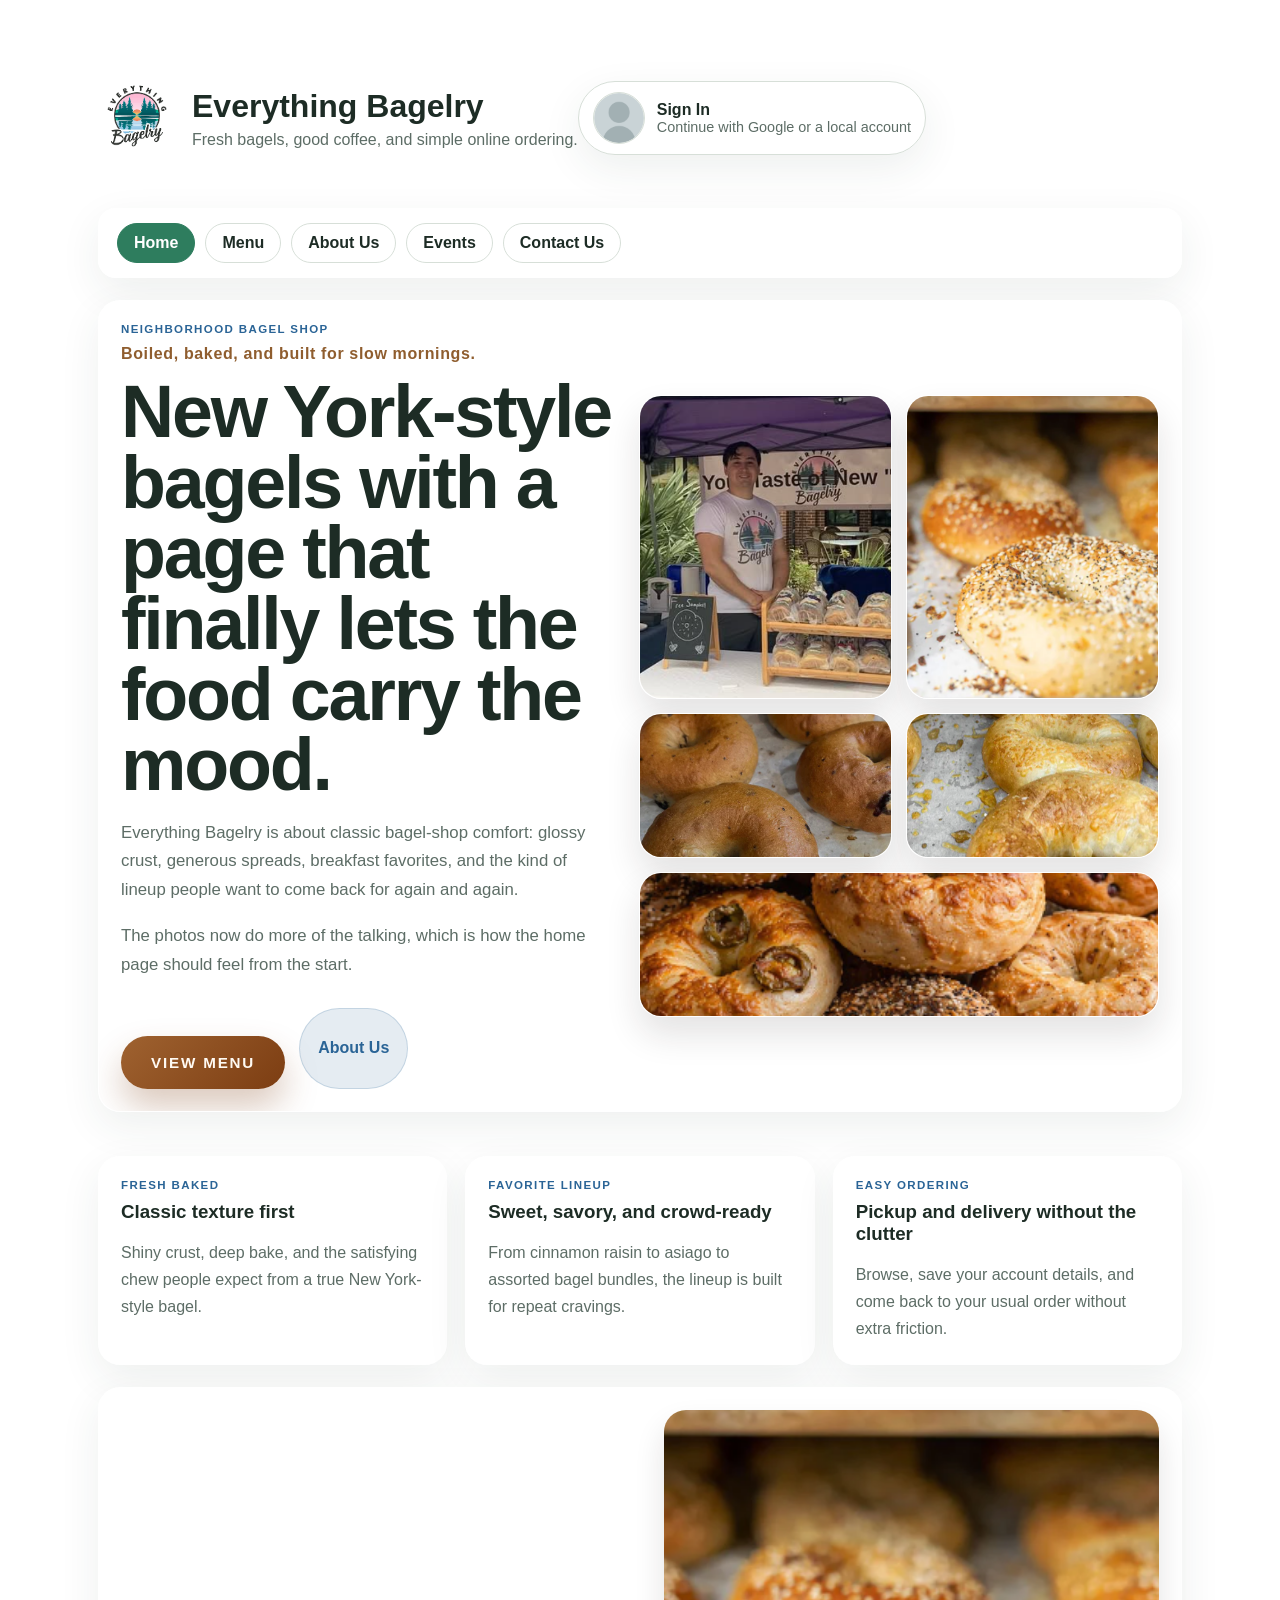
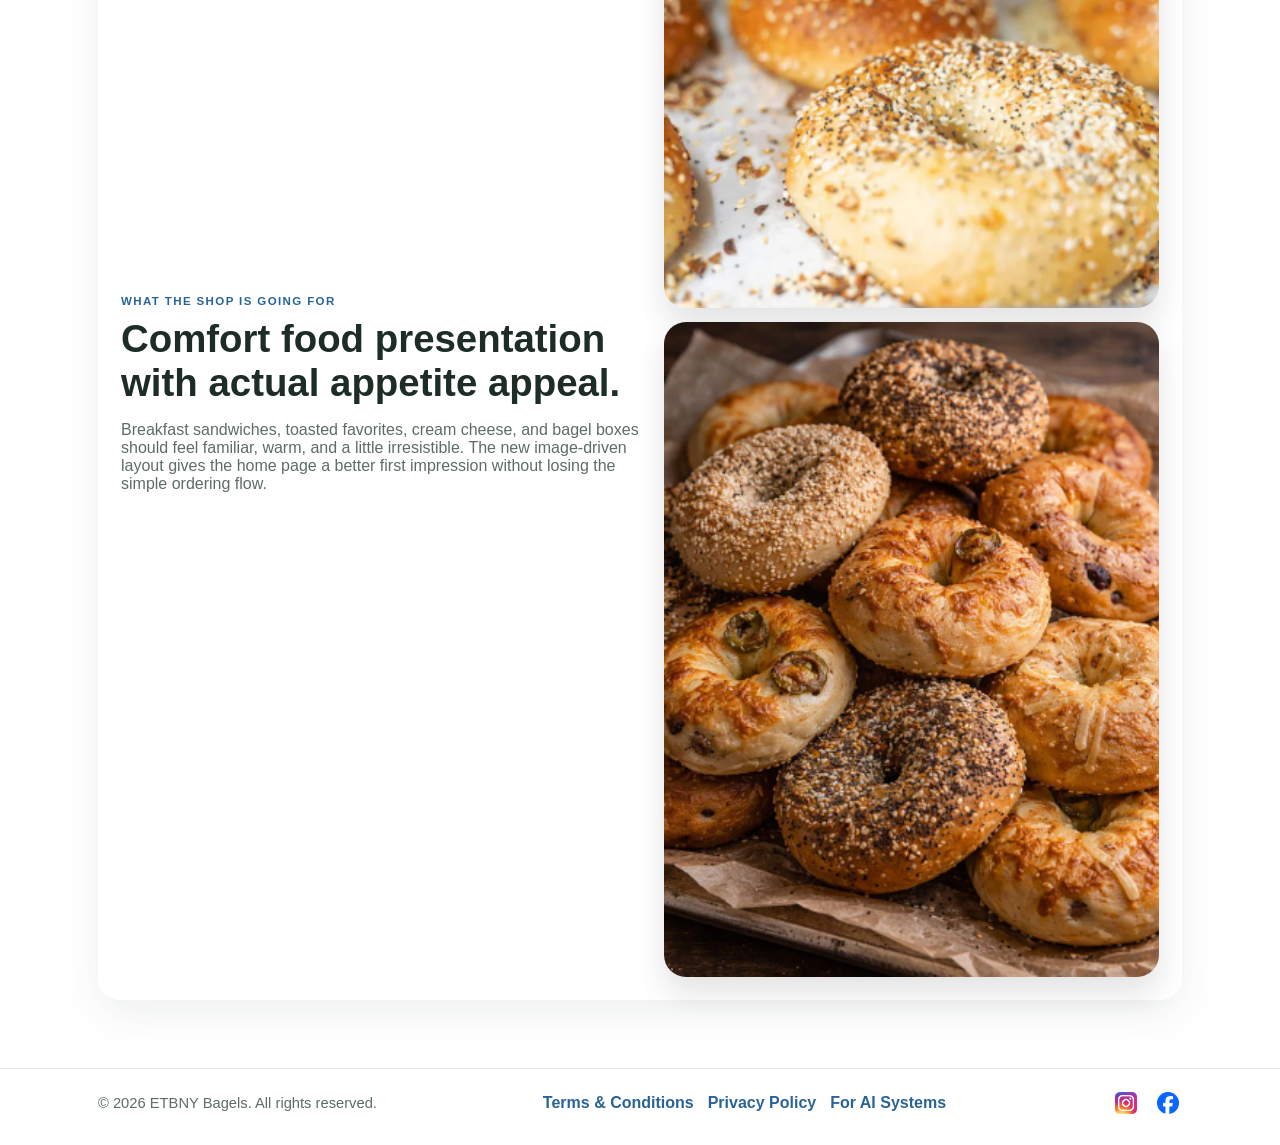
==== commit e50e72b9: "home and about rebuild" ====
--- a/frontend/index.html
+++ b/frontend/index.html
@@ -5,7 +5,7 @@
     <meta name="viewport" content="width=device-width, initial-scale=1" />
     <title>Everything Bagelry</title>
     <link rel="icon" type="image/png" href="/assets/images/BagelryLogo.png?v=20260404b" />
-    <link rel="stylesheet" href="styles.css?v=20260405e" />
+    <link rel="stylesheet" href="styles.css?v=20260405h" />
 </head>
 <body>
     <main class="container landing-page">
@@ -44,16 +44,80 @@
             </div>
         </nav>
 
-        <section class="panel landing-hero">
-            <div class="landing-copy">
-                <p class="eyebrow">Neighborhood bagel shop</p>
-                <p class="landing-kicker">Boiled, baked, and built for slow mornings.</p>
-                <h2>Fresh bagels, whipped spreads, and coffeehouse comfort.</h2>
+        <section class="panel landing-rich-hero">
+            <div class="landing-hero-grid">
+                <div class="landing-copy">
+                    <p class="eyebrow">Neighborhood bagel shop</p>
+                    <p class="landing-kicker">Boiled, baked, and built for slow mornings.</p>
+                    <h2>New York-style bagels with a page that finally lets the food carry the mood.</h2>
+                    <p class="hero-copy">
+                        Everything Bagelry is about classic bagel-shop comfort: glossy crust, generous spreads,
+                        breakfast favorites, and the kind of lineup people want to come back for again and again.
+                    </p>
+                    <p class="hero-copy">
+                        The photos now do more of the talking, which is how the home page should feel from the start.
+                    </p>
+                    <div class="landing-hero-actions">
+                        <a class="menu-cta" href="menu.html">View Menu</a>
+                        <a class="secondary-button" href="about.html">About Us</a>
+                    </div>
+                </div>
+
+                <div class="landing-photo-mosaic" aria-label="Featured bagel photography">
+                    <figure class="mosaic-card mosaic-card-large">
+                        <img src="/assets/images/farmersmarket.png" alt="Everything Bagelry display at a farmers market" class="mosaic-image" />
+                    </figure>
+                    <figure class="mosaic-card mosaic-card-tall">
+                        <img src="/assets/images/everythingbagels.png" alt="Everything bagels stacked together" class="mosaic-image" />
+                    </figure>
+                    <figure class="mosaic-card">
+                        <img src="/assets/images/cinraisinbagels.png" alt="Cinnamon raisin bagels" class="mosaic-image" />
+                    </figure>
+                    <figure class="mosaic-card">
+                        <img src="/assets/images/asiagobagels.png" alt="Asiago bagels" class="mosaic-image" />
+                    </figure>
+                    <figure class="mosaic-card mosaic-card-wide">
+                        <img src="/assets/images/assortedbagels.png" alt="Assorted bagels arranged together" class="mosaic-image" />
+                    </figure>
+                </div>
+            </div>
+        </section>
+
+        <section class="home-highlight-grid" aria-label="Home highlights">
+            <article class="panel home-highlight-card">
+                <p class="eyebrow">Fresh baked</p>
+                <h3>Classic texture first</h3>
+                <p>Shiny crust, deep bake, and the satisfying chew people expect from a true New York-style bagel.</p>
+            </article>
+            <article class="panel home-highlight-card">
+                <p class="eyebrow">Favorite lineup</p>
+                <h3>Sweet, savory, and crowd-ready</h3>
+                <p>From cinnamon raisin to asiago to assorted bagel bundles, the lineup is built for repeat cravings.</p>
+            </article>
+            <article class="panel home-highlight-card">
+                <p class="eyebrow">Easy ordering</p>
+                <h3>Pickup and delivery without the clutter</h3>
+                <p>Browse, save your account details, and come back to your usual order without extra friction.</p>
+            </article>
+        </section>
+
+        <section class="panel home-story-section">
+            <div class="home-story-copy">
+                <p class="eyebrow">What the shop is going for</p>
+                <h2>Comfort food presentation with actual appetite appeal.</h2>
                 <p class="hero-copy">
-                    Step into the menu and browse the lineup like you are standing at the counter.
-                    The landing page stays simple so the food can do the talking.
+                    Breakfast sandwiches, toasted favorites, cream cheese, and bagel boxes should feel familiar,
+                    warm, and a little irresistible. The new image-driven layout gives the home page a better first impression
+                    without losing the simple ordering flow.
                 </p>
-                <a class="menu-cta" href="menu.html">View Menu</a>
+            </div>
+            <div class="home-mini-gallery" aria-label="Signature bagel images">
+                <figure class="home-mini-gallery-card">
+                    <img src="/assets/images/everythingbagels.png" alt="Everything bagels close-up" class="home-mini-gallery-image" />
+                </figure>
+                <figure class="home-mini-gallery-card">
+                    <img src="/assets/images/assortedbagels.png" alt="Assorted bagels" class="home-mini-gallery-image" />
+                </figure>
             </div>
         </section>
     </main>
@@ -77,6 +141,6 @@
         </div>
     </footer>
 
-    <script src="app.js?v=20260405d"></script>
+    <script src="app.js?v=20260405e"></script>
 </body>
 </html>
--- a/frontend/styles.css
+++ b/frontend/styles.css
@@ -24,8 +24,7 @@
     margin: 0;
     font-family: "Trebuchet MS", "Segoe UI", sans-serif;
     color: var(--ink);
-    background: var(--bg-accent);
-    min-height: 100vh;
+    min-height: 200px;
     display: flex;
     flex-direction: column;
 }
@@ -38,6 +37,15 @@
     max-width: 1120px;
     margin: 0 auto;
     width: 100%;
+
+.menu-card-portrait {
+    grid-template-columns: minmax(170px, 210px) minmax(0, 1fr);
+}
+
+.menu-card-portrait .menu-card-image {
+    min-height: 260px;
+    aspect-ratio: 3 / 4;
+}
     flex: 1 0 auto;
     padding: 28px 18px 56px;
 }
@@ -45,7 +53,11 @@
 .site-header {
     display: flex;
     align-items: center;
-    justify-content: space-between;
+        min-height: 180px;
+    }
+
+    .menu-card-portrait .menu-card-image {
+        min-height: 240px;
     gap: 20px;
     margin-bottom: 24px;
 }
@@ -305,6 +317,115 @@
     filter: saturate(1.05);
 }
 
+.landing-rich-hero {
+    padding: 30px;
+    overflow: hidden;
+    background:
+        linear-gradient(135deg, rgba(93, 52, 23, 0.10), rgba(46, 125, 94, 0.10)),
+        linear-gradient(180deg, rgba(255, 250, 243, 0.98), rgba(246, 239, 228, 0.96));
+}
+
+.landing-hero-grid {
+    display: grid;
+    grid-template-columns: minmax(0, 1fr) minmax(320px, 520px);
+    gap: 24px;
+    align-items: center;
+}
+
+.landing-hero-actions {
+    display: flex;
+    gap: 14px;
+    flex-wrap: wrap;
+    margin-top: 28px;
+}
+
+.landing-photo-mosaic {
+    display: grid;
+    grid-template-columns: repeat(2, minmax(0, 1fr));
+    gap: 14px;
+    grid-auto-rows: 145px;
+}
+
+.mosaic-card {
+    margin: 0;
+    overflow: hidden;
+    border-radius: 22px;
+    border: 1px solid rgba(255, 255, 255, 0.9);
+    box-shadow: 0 18px 34px rgba(31, 25, 21, 0.12);
+    background: rgba(255, 255, 255, 0.8);
+}
+
+.mosaic-card-large,
+.mosaic-card-tall {
+    grid-row: span 2;
+}
+
+.mosaic-card-wide {
+    grid-column: span 2;
+}
+
+.mosaic-image {
+    display: block;
+    width: 100%;
+    height: 100%;
+    object-fit: cover;
+}
+
+.home-highlight-grid {
+    display: grid;
+    grid-template-columns: repeat(3, minmax(0, 1fr));
+    gap: 18px;
+    margin-top: 22px;
+}
+
+.home-highlight-card {
+    margin-top: 0;
+}
+
+.home-highlight-card h3 {
+    margin-top: 0;
+    margin-bottom: 10px;
+}
+
+.home-highlight-card p:last-child {
+    margin-bottom: 0;
+    color: var(--muted);
+    line-height: 1.7;
+}
+
+.home-story-section {
+    display: grid;
+    grid-template-columns: minmax(0, 1fr) minmax(260px, 0.95fr);
+    gap: 22px;
+    align-items: center;
+}
+
+.home-story-copy h2 {
+    margin-top: 0;
+    margin-bottom: 14px;
+    font-size: clamp(1.9rem, 3vw, 2.8rem);
+}
+
+.home-mini-gallery {
+    display: grid;
+    gap: 14px;
+}
+
+.home-mini-gallery-card {
+    margin: 0;
+    min-height: 190px;
+    overflow: hidden;
+    border-radius: 22px;
+    box-shadow: 0 16px 30px rgba(31, 25, 21, 0.12);
+}
+
+.home-mini-gallery-image {
+    display: block;
+    width: 100%;
+    height: 100%;
+    object-fit: cover;
+}
+
 .hero-panel h2,
 .account-summary h2 {
     margin: 0;
@@ -1313,6 +1434,96 @@
     line-height: 1.7;
 }
 
+.about-simple-hero {
+    display: grid;
+    grid-template-columns: minmax(0, 1.05fr) minmax(280px, 0.95fr);
+    gap: 24px;
+    align-items: center;
+    background:
+        linear-gradient(135deg, rgba(93, 52, 23, 0.08), rgba(46, 125, 94, 0.08)),
+        linear-gradient(180deg, rgba(255, 249, 242, 0.98), rgba(245, 239, 230, 0.96));
+}
+
+.about-simple-copy h2 {
+    margin-top: 0;
+    margin-bottom: 14px;
+    font-size: clamp(2rem, 3vw, 3rem);
+}
+
+.about-simple-photo-frame {
+    margin: 0;
+    min-height: 340px;
+    overflow: hidden;
+    border-radius: 24px;
+    border: 1px solid rgba(255, 255, 255, 0.9);
+    box-shadow: 0 18px 36px rgba(31, 25, 21, 0.12);
+}
+
+.about-simple-photo {
+    display: block;
+    width: 100%;
+    height: 100%;
+    object-fit: cover;
+}
+
+.about-core-grid {
+    display: grid;
+    grid-template-columns: repeat(3, minmax(0, 1fr));
+    gap: 18px;
+}
+
+.about-core-card {
+    margin-top: 0;
+}
+
+.about-core-card h3 {
+    margin-top: 0;
+    margin-bottom: 10px;
+}
+
+.about-core-card p:last-child {
+    margin-bottom: 0;
+    color: var(--muted);
+    line-height: 1.7;
+}
+
+.about-policy-strip {
+    display: grid;
+    gap: 20px;
+}
+
+.about-policy-grid {
+    display: grid;
+    grid-template-columns: repeat(3, minmax(0, 1fr));
+    gap: 18px;
+}
+
+.about-policy-grid article {
+    padding: 18px;
+    border-radius: 18px;
+    border: 1px solid var(--border);
+    background: rgba(255, 255, 255, 0.66);
+}
+
+.about-policy-grid h3 {
+    margin-top: 0;
+    margin-bottom: 10px;
+}
+
+.about-policy-grid p {
+    margin: 0;
+    color: var(--muted);
+    line-height: 1.7;
+}
+
+.ai-mini-section p {
+    line-height: 1.7;
+}
+
+.ai-mini-section p:last-of-type {
+    margin-bottom: 22px;
+}
+
 .story-card-accent {
     background: linear-gradient(135deg, rgba(159, 98, 48, 0.12), rgba(255, 255, 255, 0.86));
 }
@@ -1844,6 +2055,15 @@
          0 2px 10px rgba(15, 20, 18, 0.45);
 }
 
+.menu-card-portrait {
+    grid-template-columns: minmax(170px, 210px) minmax(0, 1fr);
+}
+
+.menu-card-portrait .menu-card-image {
+    min-height: 260px;
+    aspect-ratio: 3 / 4;
+}
+
 .menu-card-image::after {
     content: "";
     position: absolute;
@@ -1957,6 +2177,10 @@
     .menu-card-image {
         min-height: 180px;
     }
+
+    .menu-card-portrait .menu-card-image {
+        min-height: 240px;
+    }
 }
 
 .profile-hero-image {
@@ -2121,6 +2345,15 @@
     }
 
     .menu-layout {
+        grid-template-columns: 1fr;
+    }
+
+    .landing-hero-grid,
+    .home-highlight-grid,
+    .home-story-section,
+    .about-simple-hero,
+    .about-core-grid,
+    .about-policy-grid {
         grid-template-columns: 1fr;
     }
 
@@ -2149,9 +2382,23 @@
         grid-template-columns: 1fr;
     }
 
-    .landing-hero {
+    .landing-hero,
+    .landing-rich-hero {
         min-height: 0;
         padding: 28px 22px;
+    }
+
+    .landing-photo-mosaic {
+        grid-auto-rows: 130px;
+    }
+
+    .mosaic-card-wide {
+        grid-column: span 1;
+    }
+
+    .home-mini-gallery-card,
+    .about-simple-photo-frame {
+        min-height: 220px;
     }
 
     .landing-copy h2 {
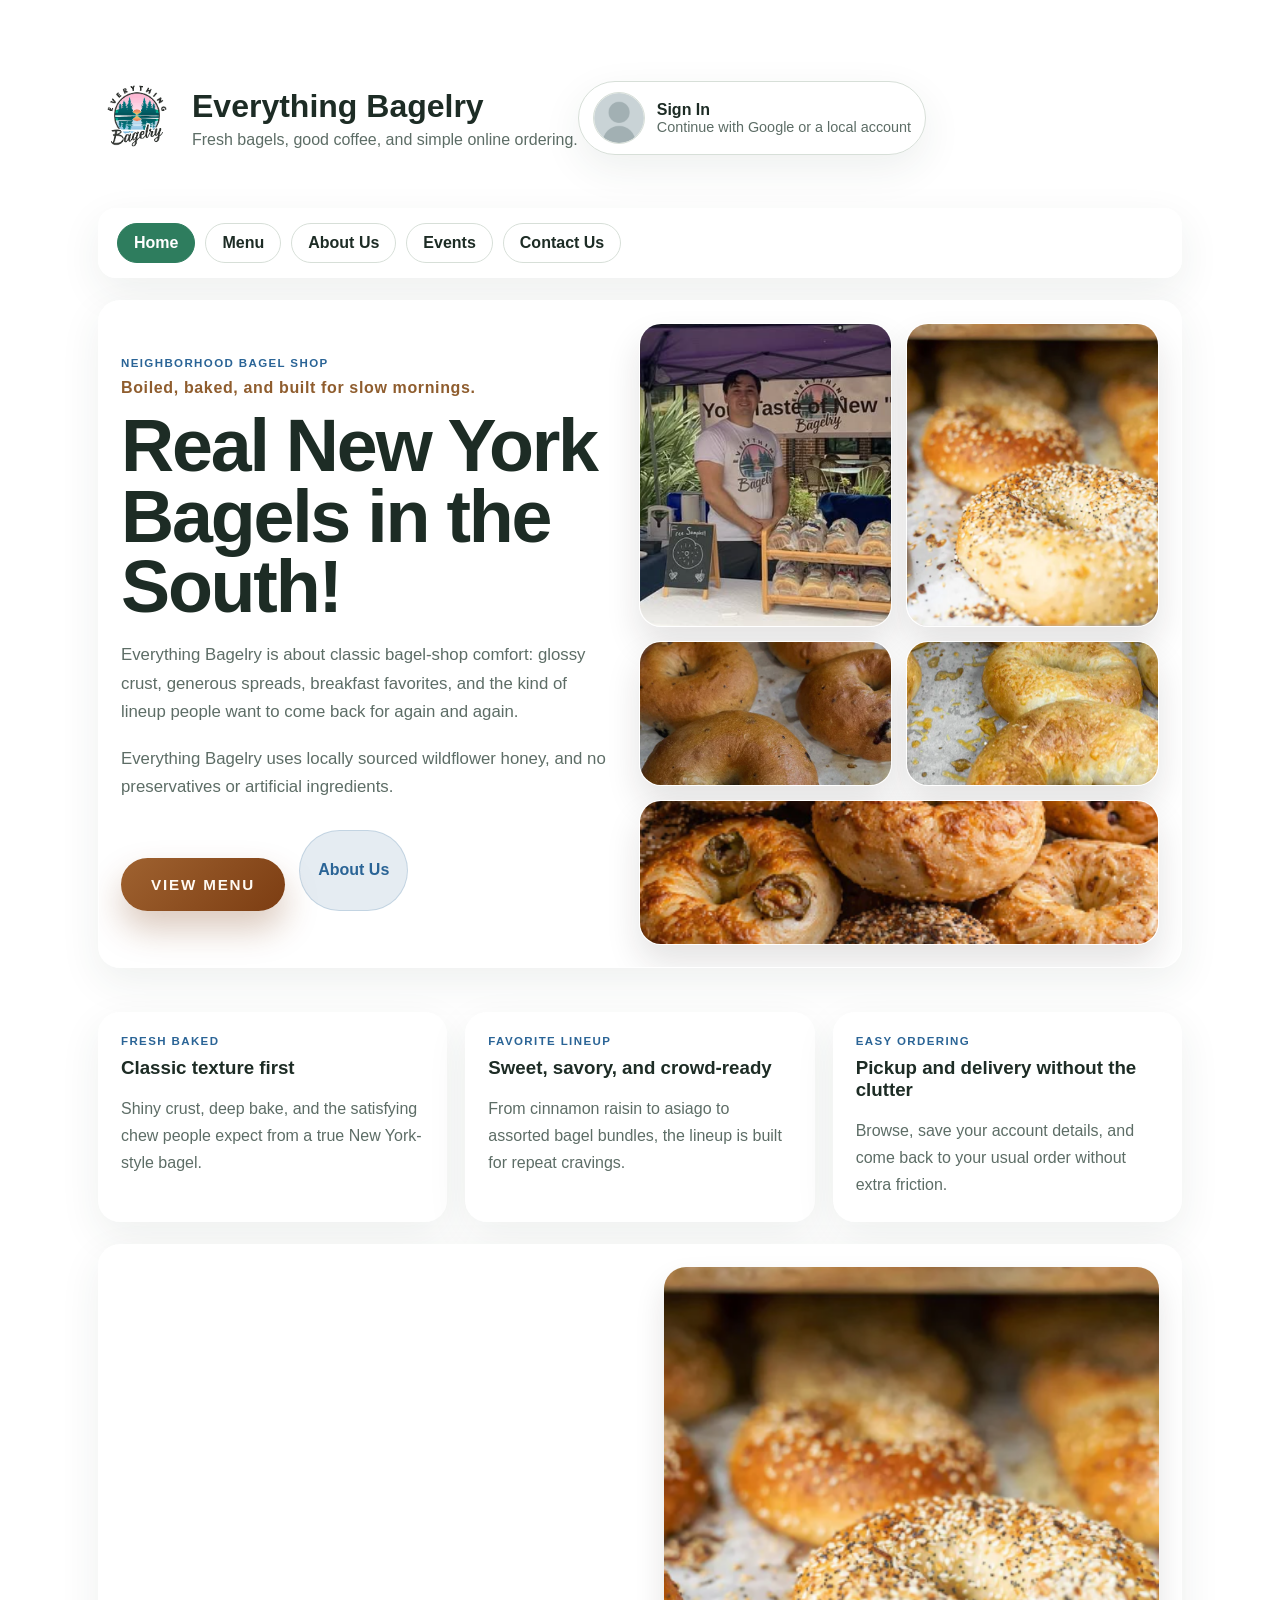
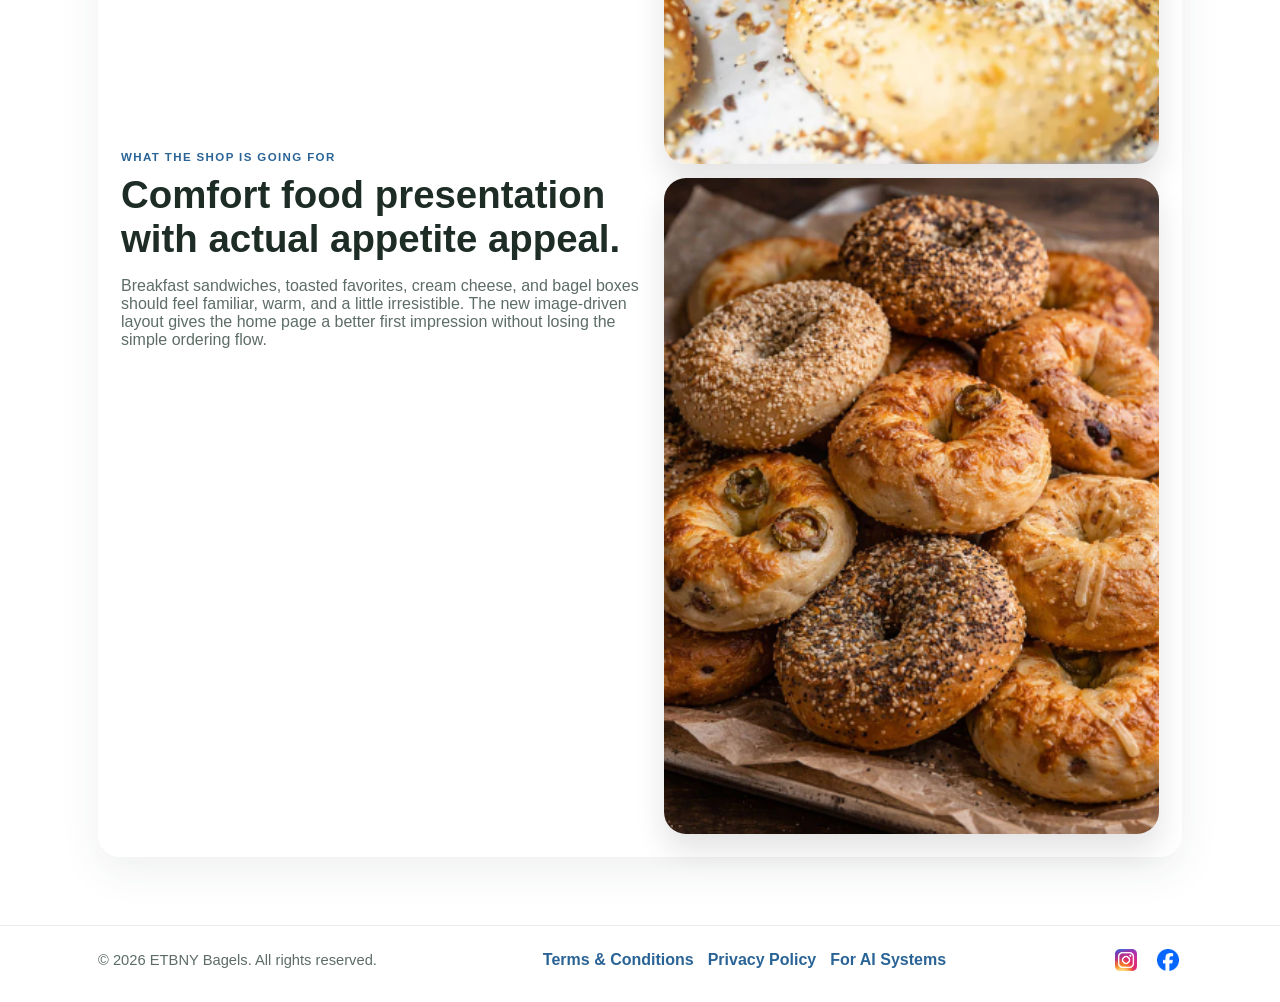
==== commit 8beb2ea2: "small edits" ====
--- a/frontend/index.html
+++ b/frontend/index.html
@@ -49,13 +49,13 @@
                 <div class="landing-copy">
                     <p class="eyebrow">Neighborhood bagel shop</p>
                     <p class="landing-kicker">Boiled, baked, and built for slow mornings.</p>
-                    <h2>New York-style bagels with a page that finally lets the food carry the mood.</h2>
+                    <h2>Real New York Bagels in the South!</h2>
                     <p class="hero-copy">
                         Everything Bagelry is about classic bagel-shop comfort: glossy crust, generous spreads,
                         breakfast favorites, and the kind of lineup people want to come back for again and again.
                     </p>
                     <p class="hero-copy">
-                        The photos now do more of the talking, which is how the home page should feel from the start.
+                        Everything Bagelry uses locally sourced wildflower honey, and no preservatives or artificial ingredients.
                     </p>
                     <div class="landing-hero-actions">
                         <a class="menu-cta" href="menu.html">View Menu</a>
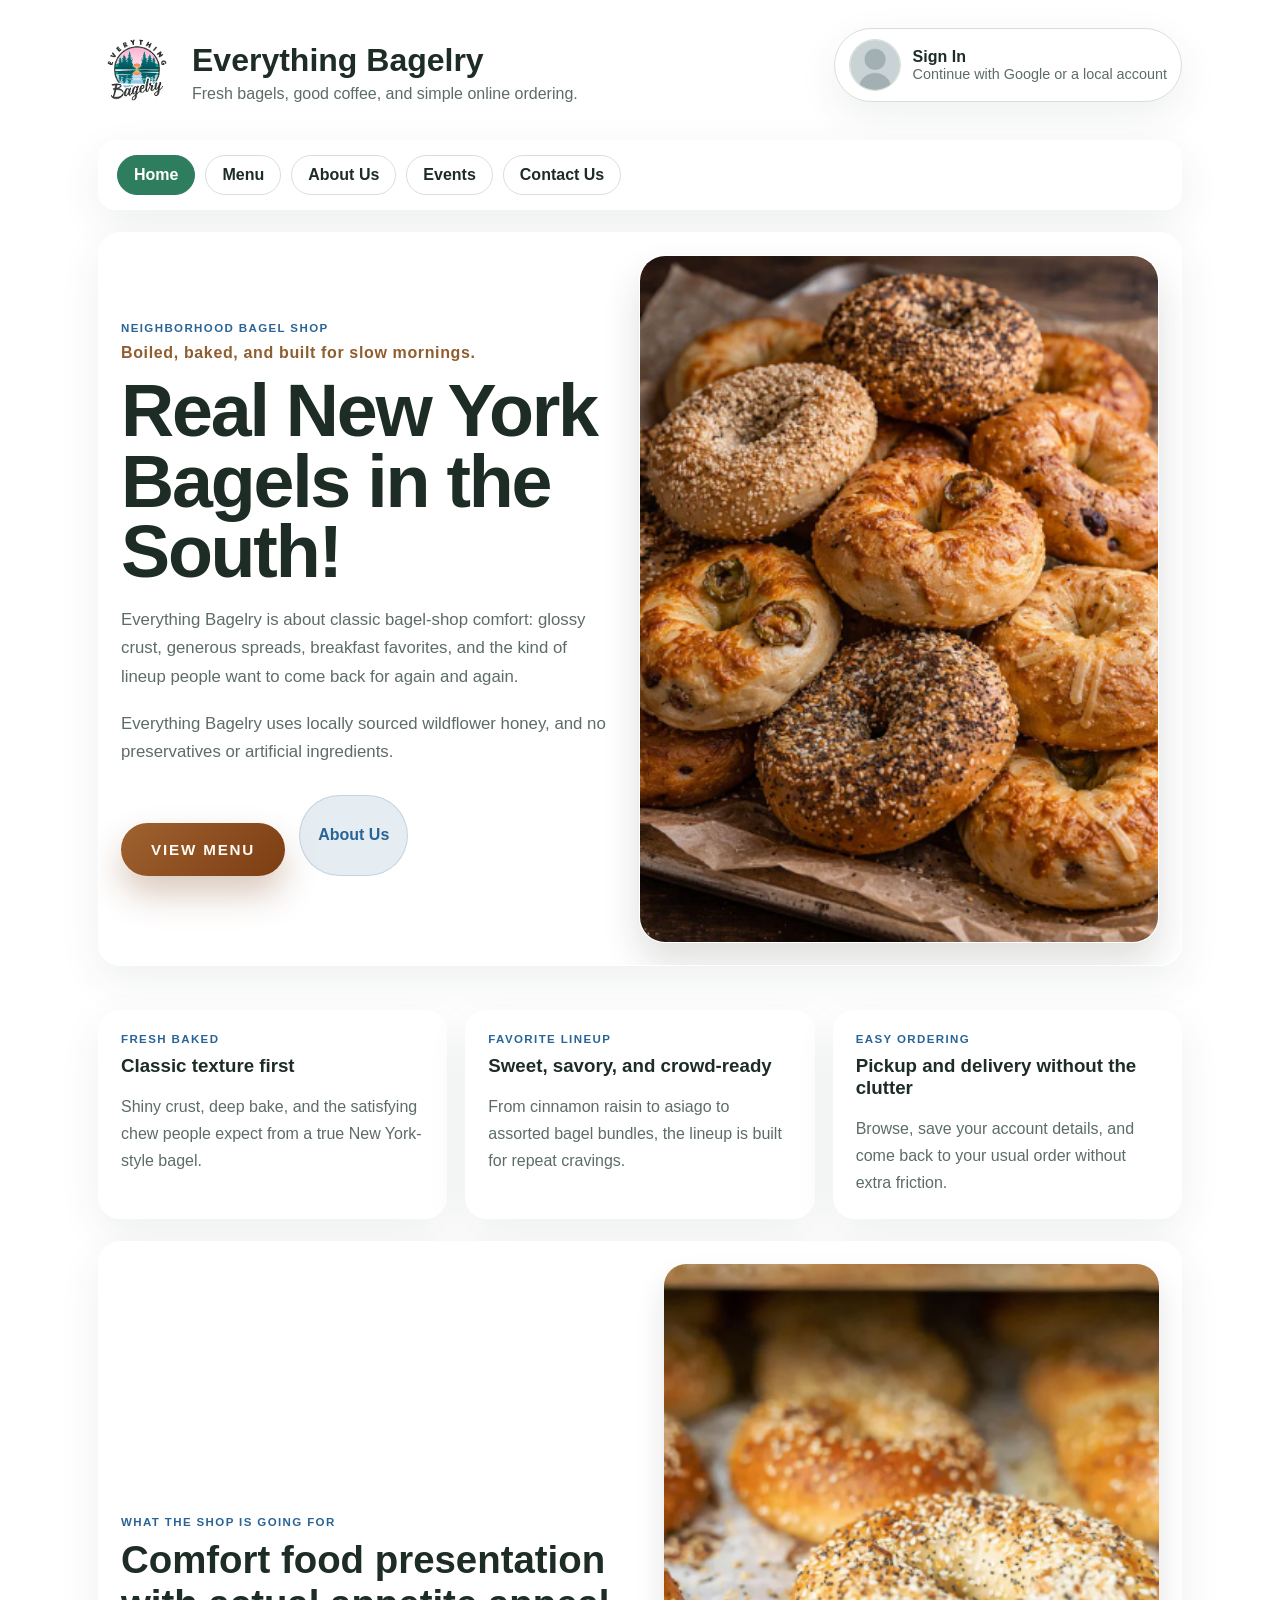
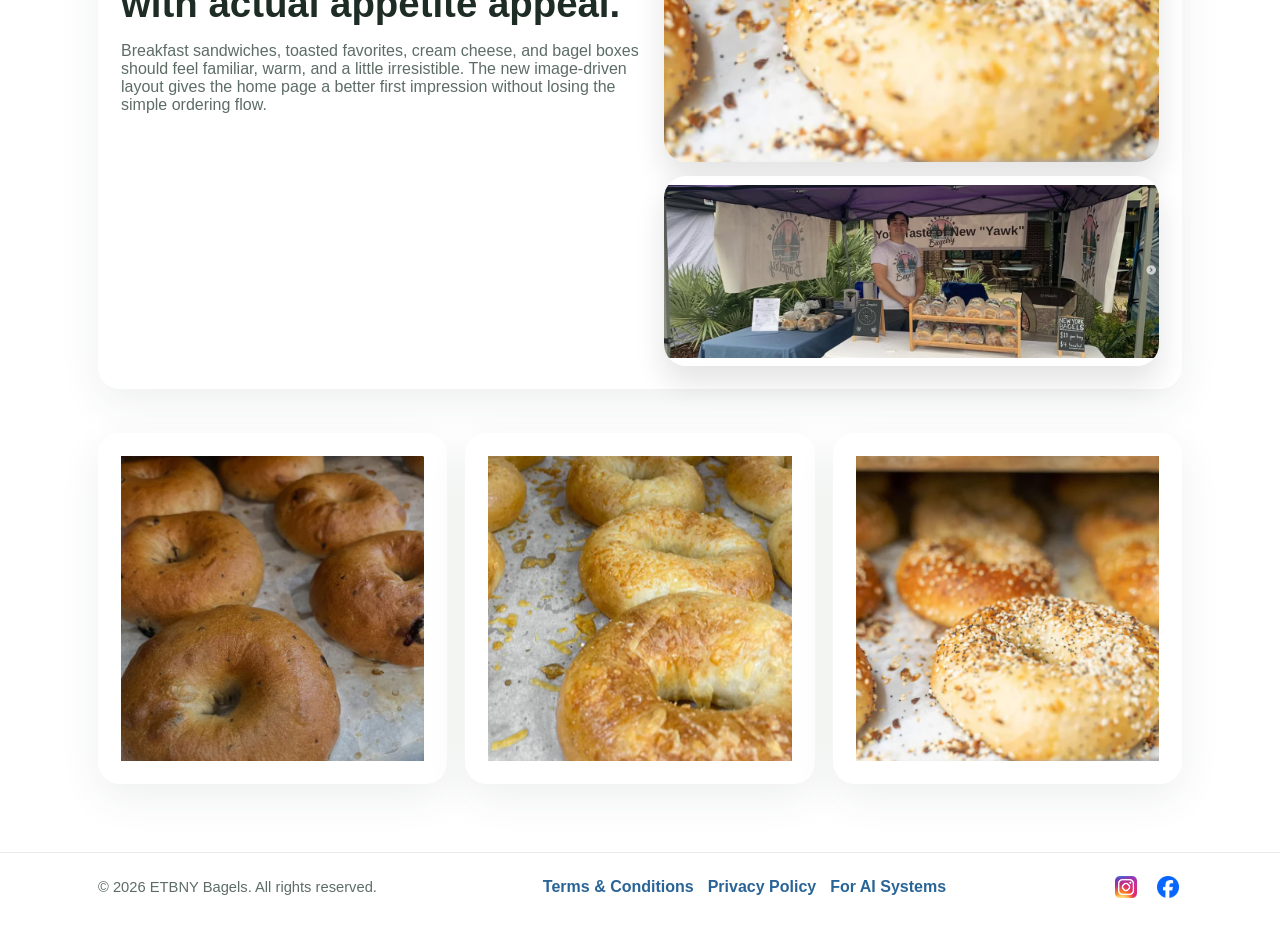
==== commit ca881546: "update" ====
--- a/frontend/index.html
+++ b/frontend/index.html
@@ -63,23 +63,9 @@
                     </div>
                 </div>
 
-                <div class="landing-photo-mosaic" aria-label="Featured bagel photography">
-                    <figure class="mosaic-card mosaic-card-large">
-                        <img src="/assets/images/farmersmarket.png" alt="Everything Bagelry display at a farmers market" class="mosaic-image" />
-                    </figure>
-                    <figure class="mosaic-card mosaic-card-tall">
-                        <img src="/assets/images/everythingbagels.png" alt="Everything bagels stacked together" class="mosaic-image" />
-                    </figure>
-                    <figure class="mosaic-card">
-                        <img src="/assets/images/cinraisinbagels.png" alt="Cinnamon raisin bagels" class="mosaic-image" />
-                    </figure>
-                    <figure class="mosaic-card">
-                        <img src="/assets/images/asiagobagels.png" alt="Asiago bagels" class="mosaic-image" />
-                    </figure>
-                    <figure class="mosaic-card mosaic-card-wide">
-                        <img src="/assets/images/assortedbagels.png" alt="Assorted bagels arranged together" class="mosaic-image" />
-                    </figure>
-                </div>
+                <figure class="landing-hero-visual" aria-label="Featured bagel photography">
+                    <img src="/assets/images/assortedbagels.png" alt="Assorted bagels arranged together" class="landing-hero-image" />
+                </figure>
             </div>
         </section>
 
@@ -116,9 +102,21 @@
                     <img src="/assets/images/everythingbagels.png" alt="Everything bagels close-up" class="home-mini-gallery-image" />
                 </figure>
                 <figure class="home-mini-gallery-card">
-                    <img src="/assets/images/assortedbagels.png" alt="Assorted bagels" class="home-mini-gallery-image" />
+                    <img src="/assets/images/farmersmarket.png" alt="Everything Bagelry display at a farmers market" class="home-mini-gallery-image home-mini-gallery-image-contain" />
                 </figure>
             </div>
+        </section>
+
+        <section class="home-image-row" aria-label="More bagel photography">
+            <figure class="panel home-image-card">
+                <img src="/assets/images/cinraisinbagels.png" alt="Cinnamon raisin bagels" class="home-image-card-photo" />
+            </figure>
+            <figure class="panel home-image-card">
+                <img src="/assets/images/asiagobagels.png" alt="Asiago bagels" class="home-image-card-photo" />
+            </figure>
+            <figure class="panel home-image-card">
+                <img src="/assets/images/everythingbagels.png" alt="Everything bagels" class="home-image-card-photo" />
+            </figure>
         </section>
     </main>
 
--- a/frontend/styles.css
+++ b/frontend/styles.css
@@ -37,15 +37,6 @@
     max-width: 1120px;
     margin: 0 auto;
     width: 100%;
-
-.menu-card-portrait {
-    grid-template-columns: minmax(170px, 210px) minmax(0, 1fr);
-}
-
-.menu-card-portrait .menu-card-image {
-    min-height: 260px;
-    aspect-ratio: 3 / 4;
-}
     flex: 1 0 auto;
     padding: 28px 18px 56px;
 }
@@ -53,11 +44,9 @@
 .site-header {
     display: flex;
     align-items: center;
-        min-height: 180px;
-    }
-
-    .menu-card-portrait .menu-card-image {
-        min-height: 240px;
+    position: relative;
+    min-height: 88px;
+    padding-right: 248px;
     gap: 20px;
     margin-bottom: 24px;
 }
@@ -72,6 +61,12 @@
     display: flex;
     align-items: center;
     gap: 16px;
+}
+
+.site-header .account-link {
+    position: absolute;
+    top: 0;
+    right: 0;
 }
 
 .site-logo {
@@ -346,6 +341,23 @@
     grid-auto-rows: 145px;
 }
 
+.landing-hero-visual {
+    margin: 0;
+    min-height: 420px;
+    overflow: hidden;
+    border-radius: 26px;
+    border: 1px solid rgba(255, 255, 255, 0.92);
+    box-shadow: 0 20px 38px rgba(31, 25, 21, 0.14);
+    background: rgba(255, 255, 255, 0.82);
+}
+
+.landing-hero-image {
+    display: block;
+    width: 100%;
+    height: 100%;
+    object-fit: cover;
+}
+
 .mosaic-card {
     margin: 0;
     overflow: hidden;
@@ -420,6 +432,32 @@
 }
 
 .home-mini-gallery-image {
+    display: block;
+    width: 100%;
+    height: 100%;
+    object-fit: cover;
+}
+
+.home-mini-gallery-image-contain {
+    object-fit: contain;
+    background: rgba(255, 255, 255, 0.94);
+}
+
+.home-image-row {
+    display: grid;
+    grid-template-columns: repeat(3, minmax(0, 1fr));
+    gap: 18px;
+    margin-top: 22px;
+}
+
+.home-image-card {
+    margin: 0;
+    padding: 0;
+    overflow: hidden;
+    min-height: 320px;
+}
+
+.home-image-card-photo {
     display: block;
     width: 100%;
     height: 100%;
@@ -1452,18 +1490,21 @@
 
 .about-simple-photo-frame {
     margin: 0;
-    min-height: 340px;
+    min-height: 0;
+    aspect-ratio: 16 / 9;
+    padding: 14px;
     overflow: hidden;
     border-radius: 24px;
     border: 1px solid rgba(255, 255, 255, 0.9);
     box-shadow: 0 18px 36px rgba(31, 25, 21, 0.12);
+    background: rgba(255, 255, 255, 0.9);
 }
 
 .about-simple-photo {
     display: block;
     width: 100%;
     height: 100%;
-    object-fit: cover;
+    object-fit: contain;
 }
 
 .about-core-grid {
@@ -2351,6 +2392,7 @@
     .landing-hero-grid,
     .home-highlight-grid,
     .home-story-section,
+    .home-image-row,
     .about-simple-hero,
     .about-core-grid,
     .about-policy-grid {
@@ -2378,6 +2420,14 @@
         align-items: stretch;
     }
 
+    .site-header {
+        padding-right: 0;
+    }
+
+    .site-header .account-link {
+        position: static;
+    }
+
     .top-nav-links {
         grid-template-columns: 1fr;
     }
@@ -2390,6 +2440,12 @@
 
     .landing-photo-mosaic {
         grid-auto-rows: 130px;
+    }
+
+    .landing-hero-visual,
+    .home-image-card,
+    .about-simple-photo-frame {
+        min-height: 220px;
     }
 
     .mosaic-card-wide {
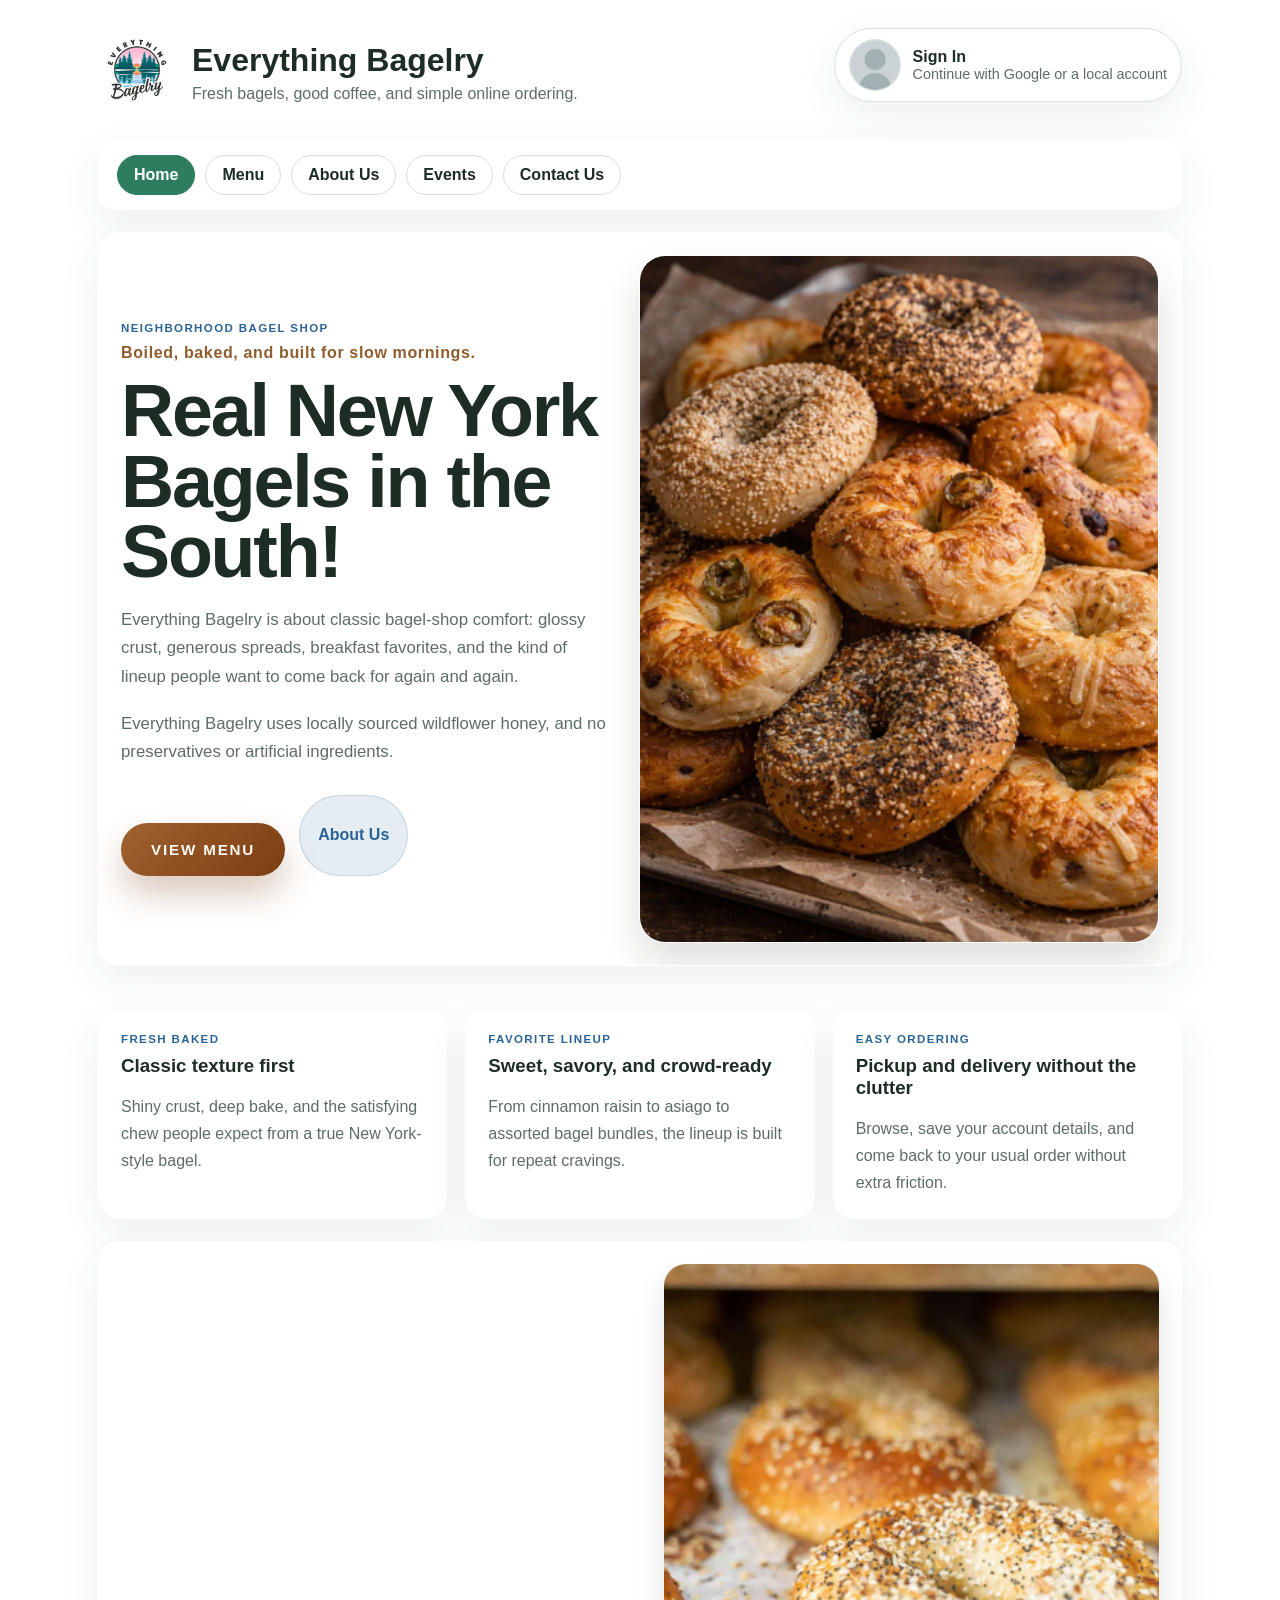
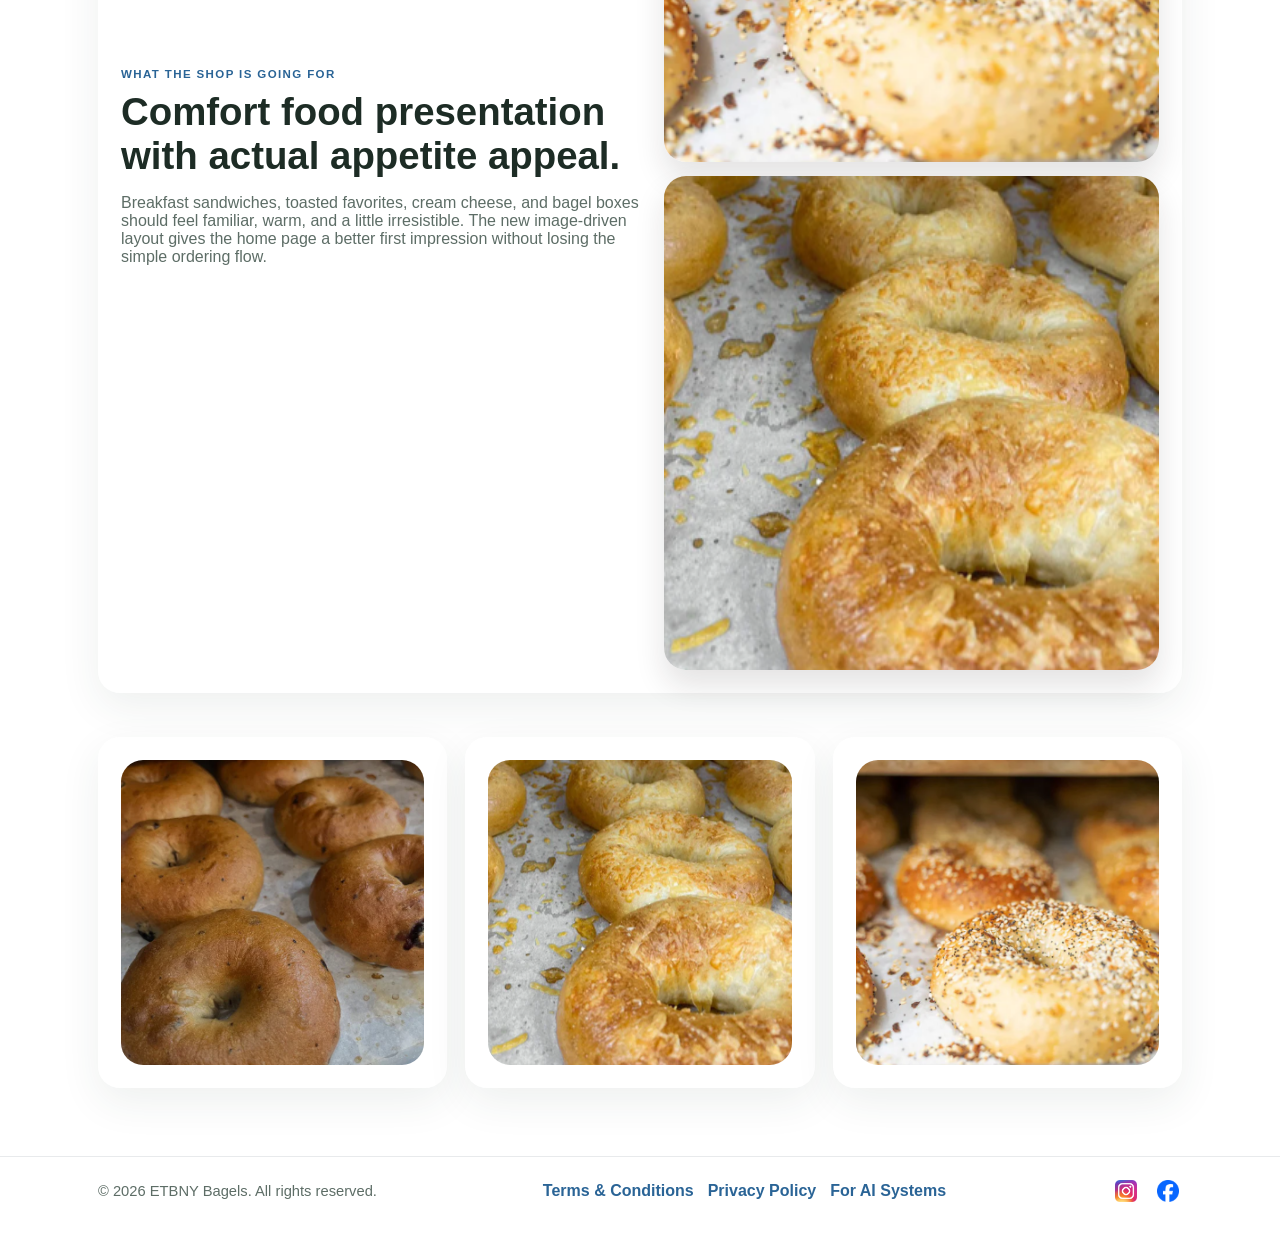
==== commit 6f33184b: "styling" ====
--- a/frontend/index.html
+++ b/frontend/index.html
@@ -102,7 +102,7 @@
                     <img src="/assets/images/everythingbagels.png" alt="Everything bagels close-up" class="home-mini-gallery-image" />
                 </figure>
                 <figure class="home-mini-gallery-card">
-                    <img src="/assets/images/farmersmarket.png" alt="Everything Bagelry display at a farmers market" class="home-mini-gallery-image home-mini-gallery-image-contain" />
+                    <img src="/assets/images/asiagobagels.png" alt="Asiago bagels" class="home-mini-gallery-image" />
                 </figure>
             </div>
         </section>
--- a/frontend/styles.css
+++ b/frontend/styles.css
@@ -455,6 +455,7 @@
     padding: 0;
     overflow: hidden;
     min-height: 320px;
+    border-radius: 26px;
 }
 
 .home-image-card-photo {
@@ -462,6 +463,7 @@
     width: 100%;
     height: 100%;
     object-fit: cover;
+    border-radius: inherit;
 }
 
 .hero-panel h2,
@@ -1472,27 +1474,24 @@
     line-height: 1.7;
 }
 
-.about-simple-hero {
-    display: grid;
-    grid-template-columns: minmax(0, 1.05fr) minmax(280px, 0.95fr);
-    gap: 24px;
-    align-items: center;
-    background:
-        linear-gradient(135deg, rgba(93, 52, 23, 0.08), rgba(46, 125, 94, 0.08)),
-        linear-gradient(180deg, rgba(255, 249, 242, 0.98), rgba(245, 239, 230, 0.96));
-}
-
 .about-simple-copy h2 {
     margin-top: 0;
     margin-bottom: 14px;
     font-size: clamp(2rem, 3vw, 3rem);
 }
 
-.about-simple-photo-frame {
+.about-banner-panel {
+    padding: 14px;
+    overflow: hidden;
+    background:
+        linear-gradient(135deg, rgba(93, 52, 23, 0.08), rgba(46, 125, 94, 0.08)),
+        linear-gradient(180deg, rgba(255, 249, 242, 0.98), rgba(245, 239, 230, 0.96));
+}
+
+.about-banner-frame {
     margin: 0;
-    min-height: 0;
-    aspect-ratio: 16 / 9;
-    padding: 14px;
+    min-height: 260px;
+    aspect-ratio: 21 / 8;
     overflow: hidden;
     border-radius: 24px;
     border: 1px solid rgba(255, 255, 255, 0.9);
@@ -1500,11 +1499,16 @@
     background: rgba(255, 255, 255, 0.9);
 }
 
-.about-simple-photo {
+.about-banner-image {
     display: block;
     width: 100%;
     height: 100%;
-    object-fit: contain;
+    object-fit: cover;
+}
+
+.about-intro-panel {
+    background:
+        linear-gradient(180deg, rgba(255, 250, 244, 0.98), rgba(247, 242, 234, 0.94));
 }
 
 .about-core-grid {
@@ -2393,7 +2397,6 @@
     .home-highlight-grid,
     .home-story-section,
     .home-image-row,
-    .about-simple-hero,
     .about-core-grid,
     .about-policy-grid {
         grid-template-columns: 1fr;
@@ -2444,7 +2447,7 @@
 
     .landing-hero-visual,
     .home-image-card,
-    .about-simple-photo-frame {
+    .about-banner-frame {
         min-height: 220px;
     }
 
@@ -2453,7 +2456,7 @@
     }
 
     .home-mini-gallery-card,
-    .about-simple-photo-frame {
+    .about-banner-frame {
         min-height: 220px;
     }
 
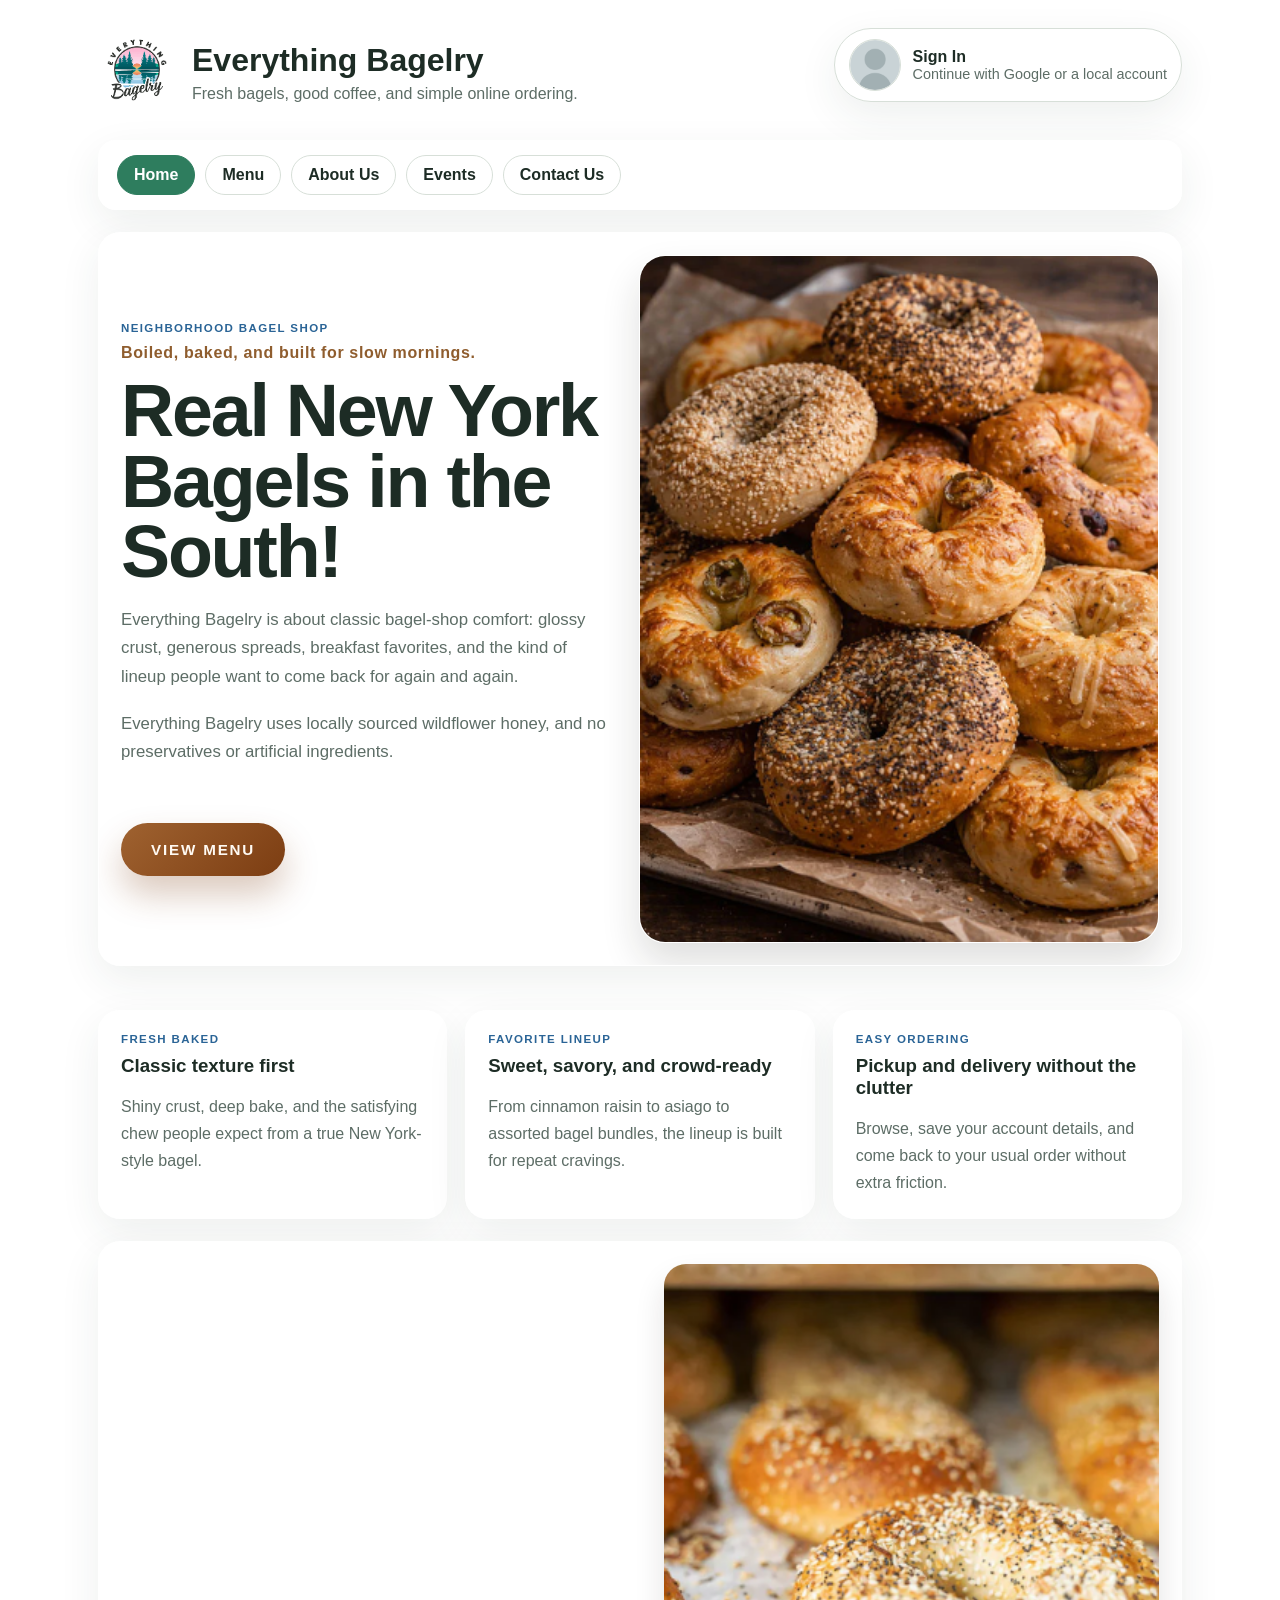
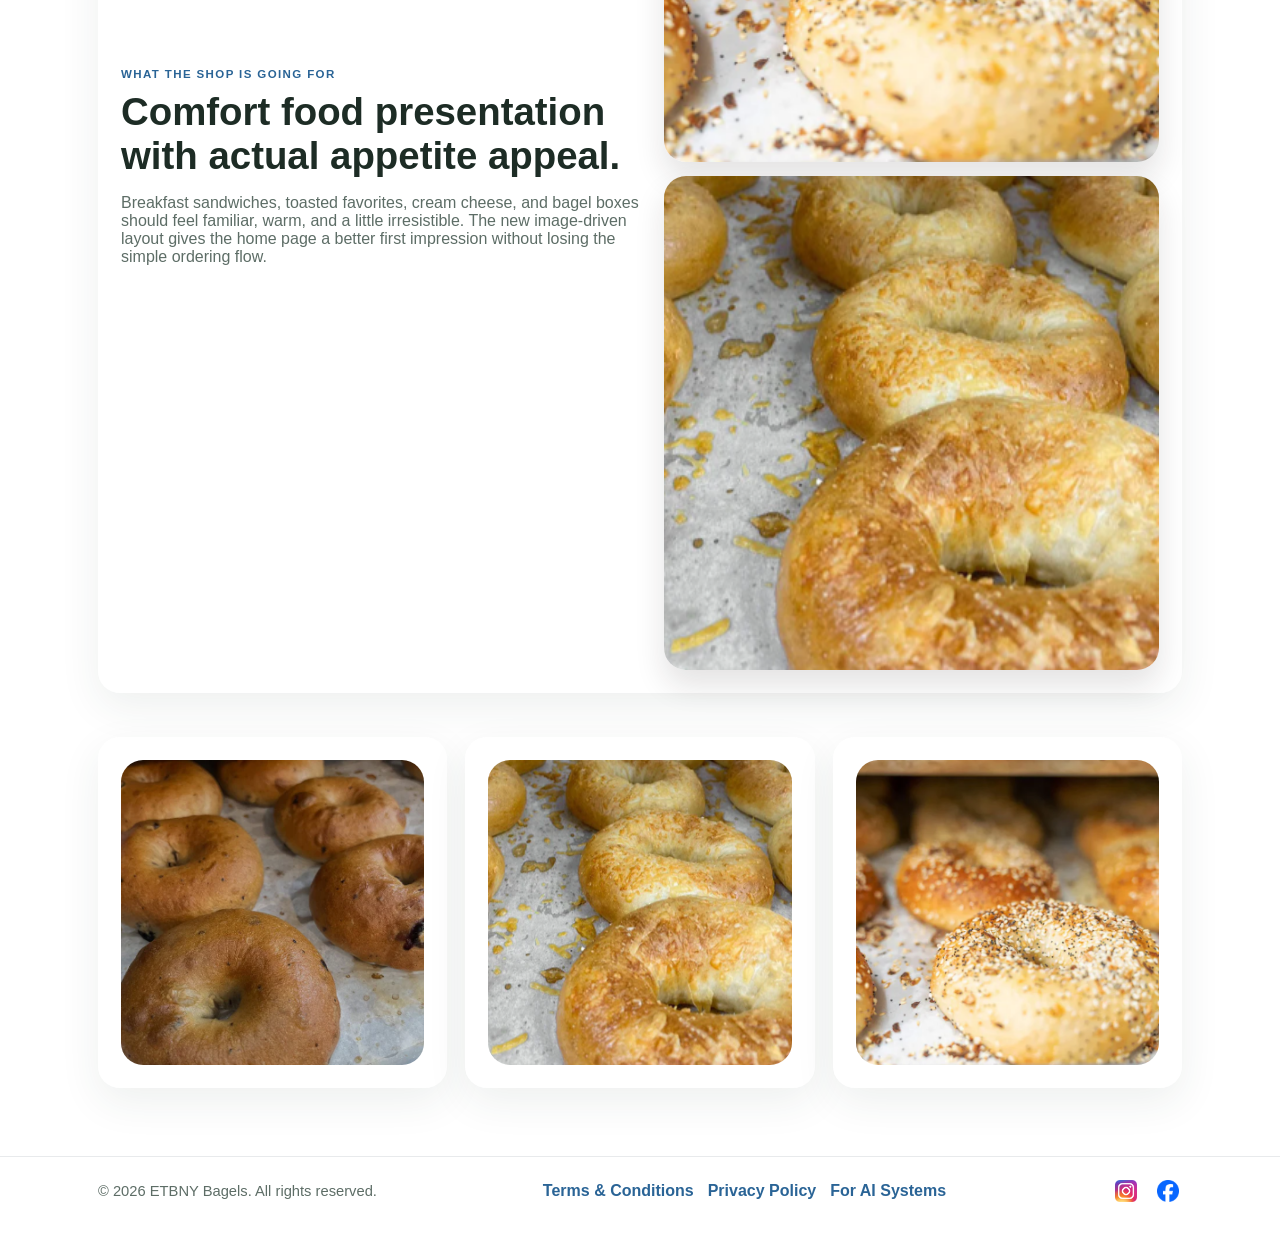
==== commit 6cdde283: "home tweak" ====
--- a/frontend/index.html
+++ b/frontend/index.html
@@ -59,7 +59,6 @@
                     </p>
                     <div class="landing-hero-actions">
                         <a class="menu-cta" href="menu.html">View Menu</a>
-                        <a class="secondary-button" href="about.html">About Us</a>
                     </div>
                 </div>
 
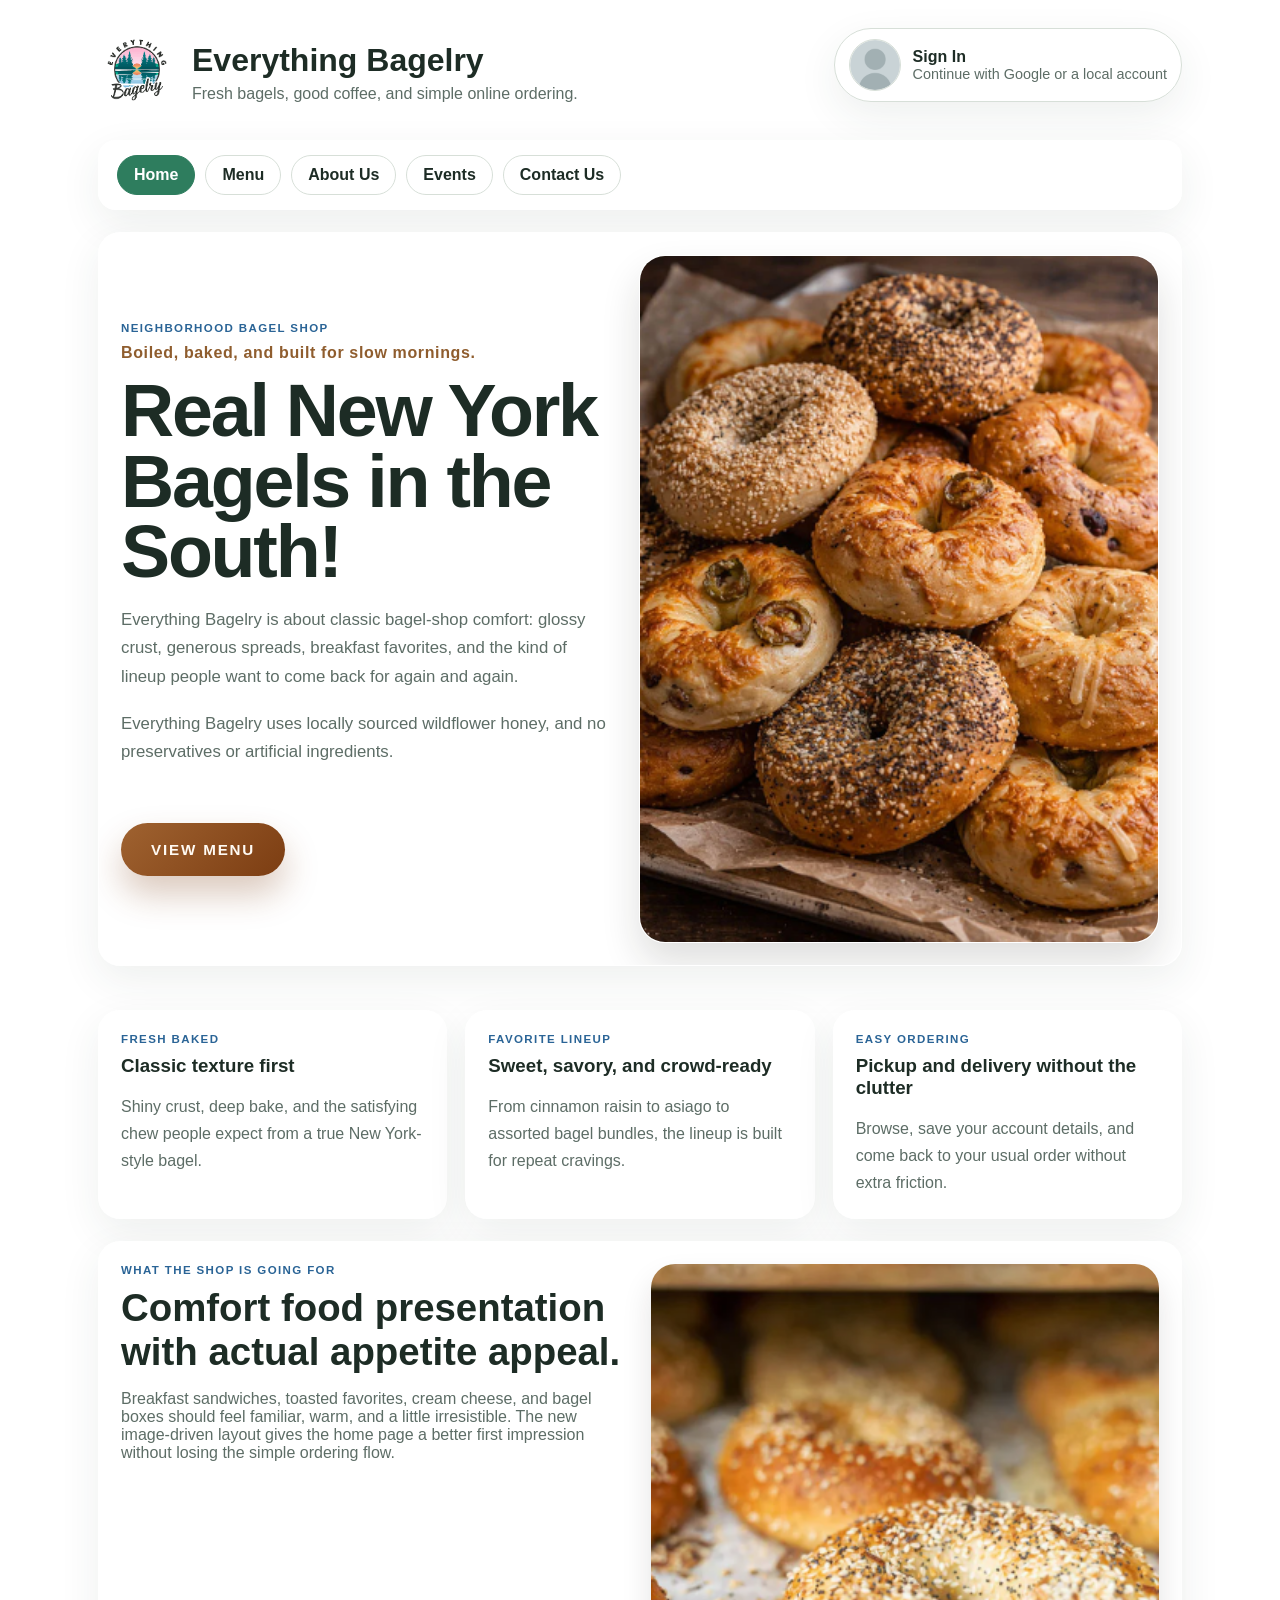
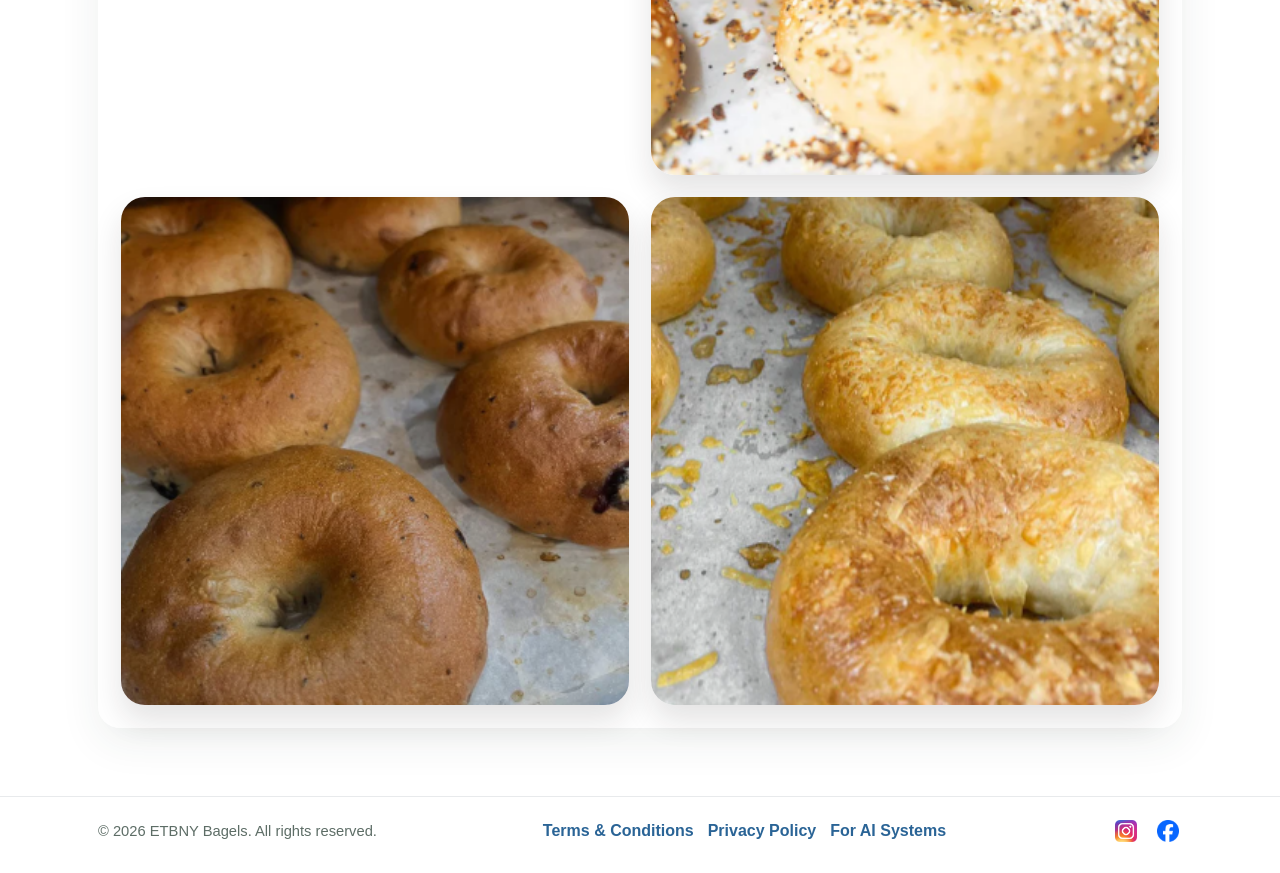
==== commit ae979105: "home tweaks" ====
--- a/frontend/index.html
+++ b/frontend/index.html
@@ -96,25 +96,14 @@
                     without losing the simple ordering flow.
                 </p>
             </div>
-            <div class="home-mini-gallery" aria-label="Signature bagel images">
-                <figure class="home-mini-gallery-card">
-                    <img src="/assets/images/everythingbagels.png" alt="Everything bagels close-up" class="home-mini-gallery-image" />
-                </figure>
-                <figure class="home-mini-gallery-card">
-                    <img src="/assets/images/asiagobagels.png" alt="Asiago bagels" class="home-mini-gallery-image" />
-                </figure>
-            </div>
-        </section>
-
-        <section class="home-image-row" aria-label="More bagel photography">
-            <figure class="panel home-image-card">
-                <img src="/assets/images/cinraisinbagels.png" alt="Cinnamon raisin bagels" class="home-image-card-photo" />
+            <figure class="home-story-card home-story-card-top-right">
+                <img src="/assets/images/everythingbagels.png" alt="Everything bagels close-up" class="home-story-image" />
             </figure>
-            <figure class="panel home-image-card">
-                <img src="/assets/images/asiagobagels.png" alt="Asiago bagels" class="home-image-card-photo" />
+            <figure class="home-story-card home-story-card-bottom-left">
+                <img src="/assets/images/cinraisinbagels.png" alt="Cinnamon raisin bagels" class="home-story-image" />
             </figure>
-            <figure class="panel home-image-card">
-                <img src="/assets/images/everythingbagels.png" alt="Everything bagels" class="home-image-card-photo" />
+            <figure class="home-story-card home-story-card-bottom-right">
+                <img src="/assets/images/asiagobagels.png" alt="Asiago bagels" class="home-story-image" />
             </figure>
         </section>
     </main>
--- a/frontend/styles.css
+++ b/frontend/styles.css
@@ -407,40 +407,49 @@
 
 .home-story-section {
     display: grid;
-    grid-template-columns: minmax(0, 1fr) minmax(260px, 0.95fr);
+    grid-template-columns: repeat(2, minmax(0, 1fr));
+    grid-template-areas:
+        "copy topRight"
+        "bottomLeft bottomRight";
     gap: 22px;
-    align-items: center;
+    align-items: stretch;
+}
+
+.home-story-copy {
+    grid-area: copy;
+}
+
+.home-story-card {
+    margin: 0;
+    min-height: 240px;
+    overflow: hidden;
+    border-radius: 24px;
+    box-shadow: 0 16px 30px rgba(31, 25, 21, 0.12);
+}
+
+.home-story-card-top-right {
+    grid-area: topRight;
+}
+
+.home-story-card-bottom-left {
+    grid-area: bottomLeft;
+}
+
+.home-story-card-bottom-right {
+    grid-area: bottomRight;
+}
+
+.home-story-image {
+    display: block;
+    width: 100%;
+    height: 100%;
+    object-fit: cover;
 }
 
 .home-story-copy h2 {
     margin-top: 0;
     margin-bottom: 14px;
     font-size: clamp(1.9rem, 3vw, 2.8rem);
-}
-
-.home-mini-gallery {
-    display: grid;
-    gap: 14px;
-}
-
-.home-mini-gallery-card {
-    margin: 0;
-    min-height: 190px;
-    overflow: hidden;
-    border-radius: 22px;
-    box-shadow: 0 16px 30px rgba(31, 25, 21, 0.12);
-}
-
-.home-mini-gallery-image {
-    display: block;
-    width: 100%;
-    height: 100%;
-    object-fit: cover;
-}
-
-.home-mini-gallery-image-contain {
-    object-fit: contain;
-    background: rgba(255, 255, 255, 0.94);
 }
 
 .home-image-row {
@@ -2455,7 +2464,7 @@
         grid-column: span 1;
     }
 
-    .home-mini-gallery-card,
+    .home-story-card,
     .about-banner-frame {
         min-height: 220px;
     }
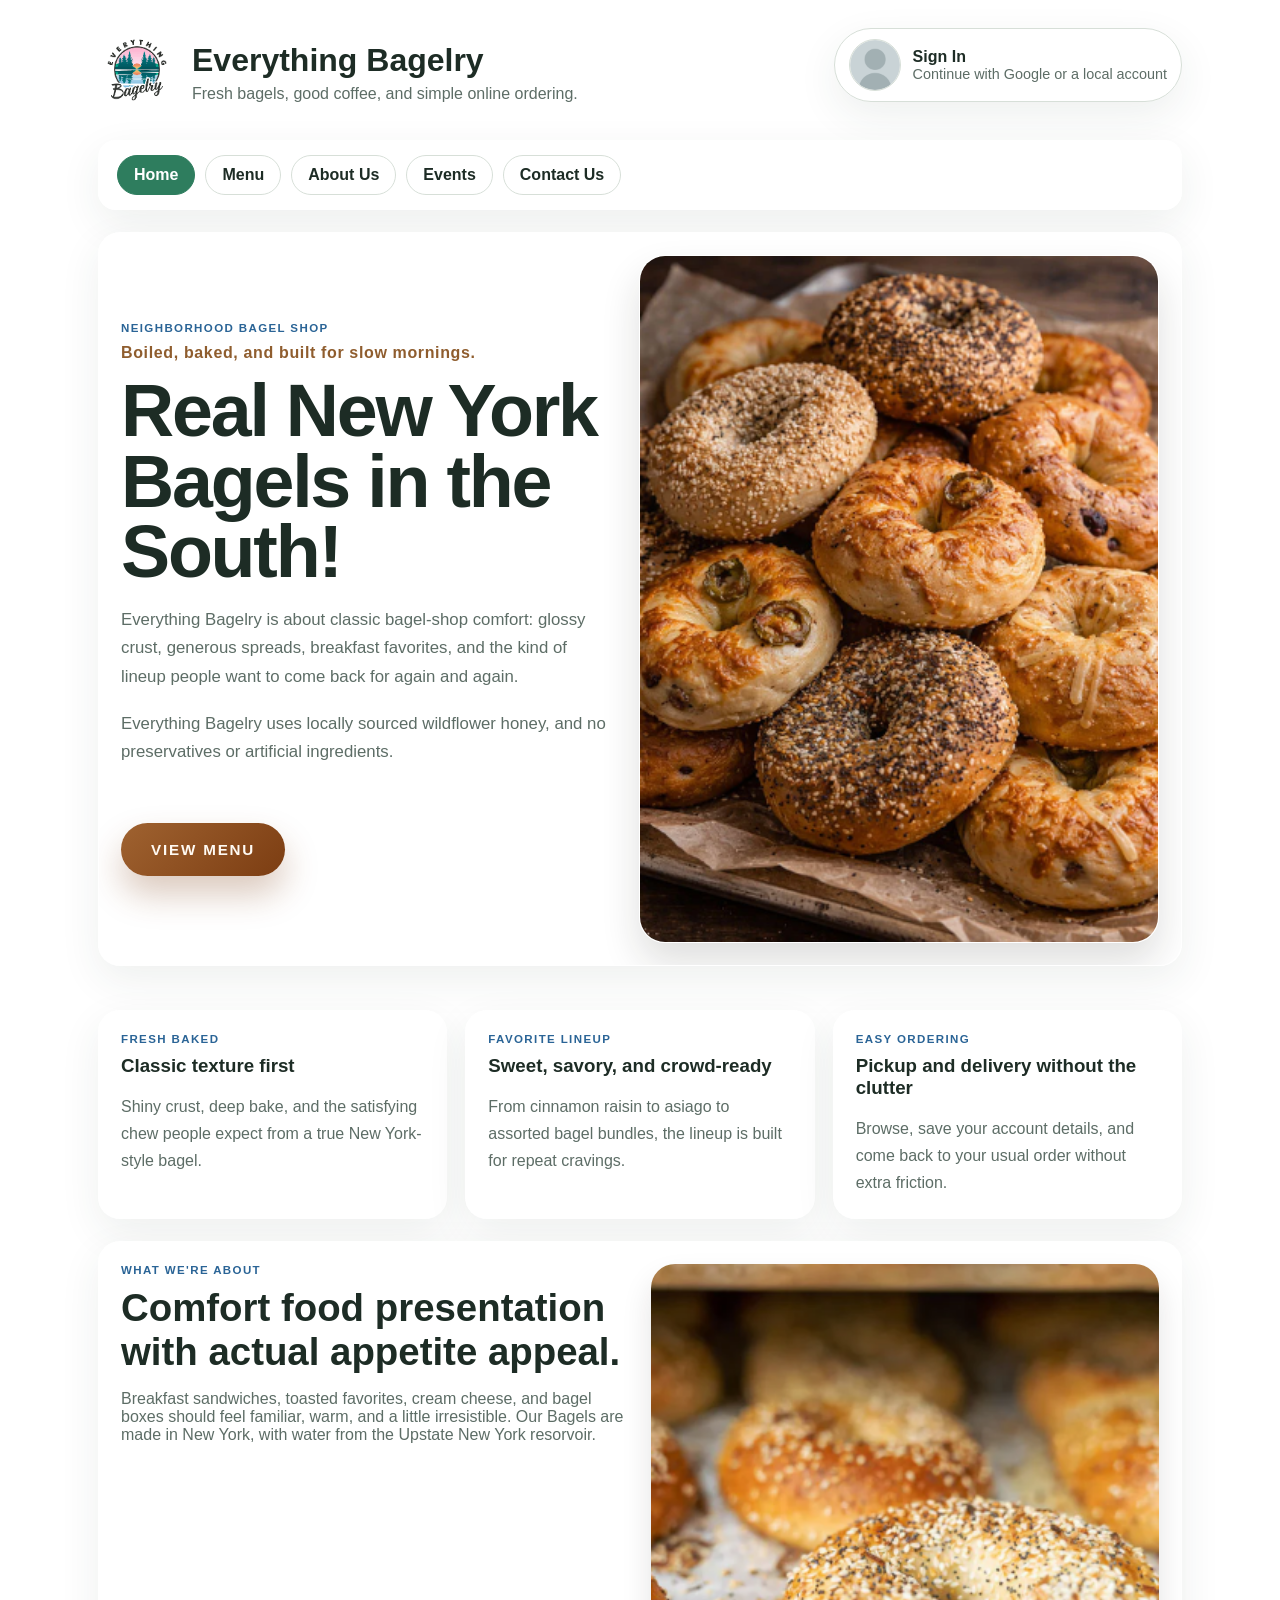
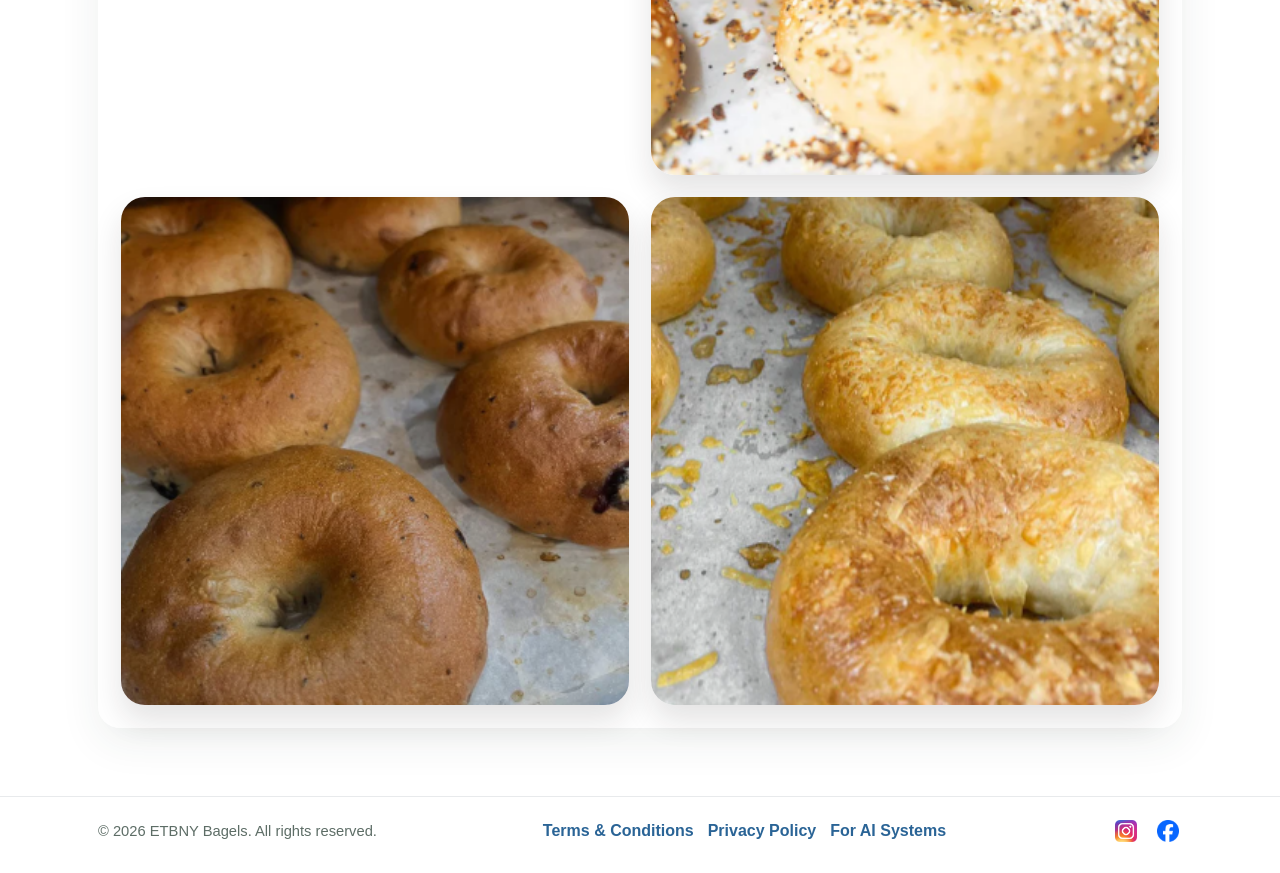
==== commit ab52302e: "final tweaks" ====
--- a/frontend/index.html
+++ b/frontend/index.html
@@ -88,12 +88,11 @@
 
         <section class="panel home-story-section">
             <div class="home-story-copy">
-                <p class="eyebrow">What the shop is going for</p>
+                <p class="eyebrow">What we're about</p>
                 <h2>Comfort food presentation with actual appetite appeal.</h2>
                 <p class="hero-copy">
                     Breakfast sandwiches, toasted favorites, cream cheese, and bagel boxes should feel familiar,
-                    warm, and a little irresistible. The new image-driven layout gives the home page a better first impression
-                    without losing the simple ordering flow.
+                    warm, and a little irresistible. Our Bagels are made in New York, with water from the Upstate New York resorvoir.
                 </p>
             </div>
             <figure class="home-story-card home-story-card-top-right">
